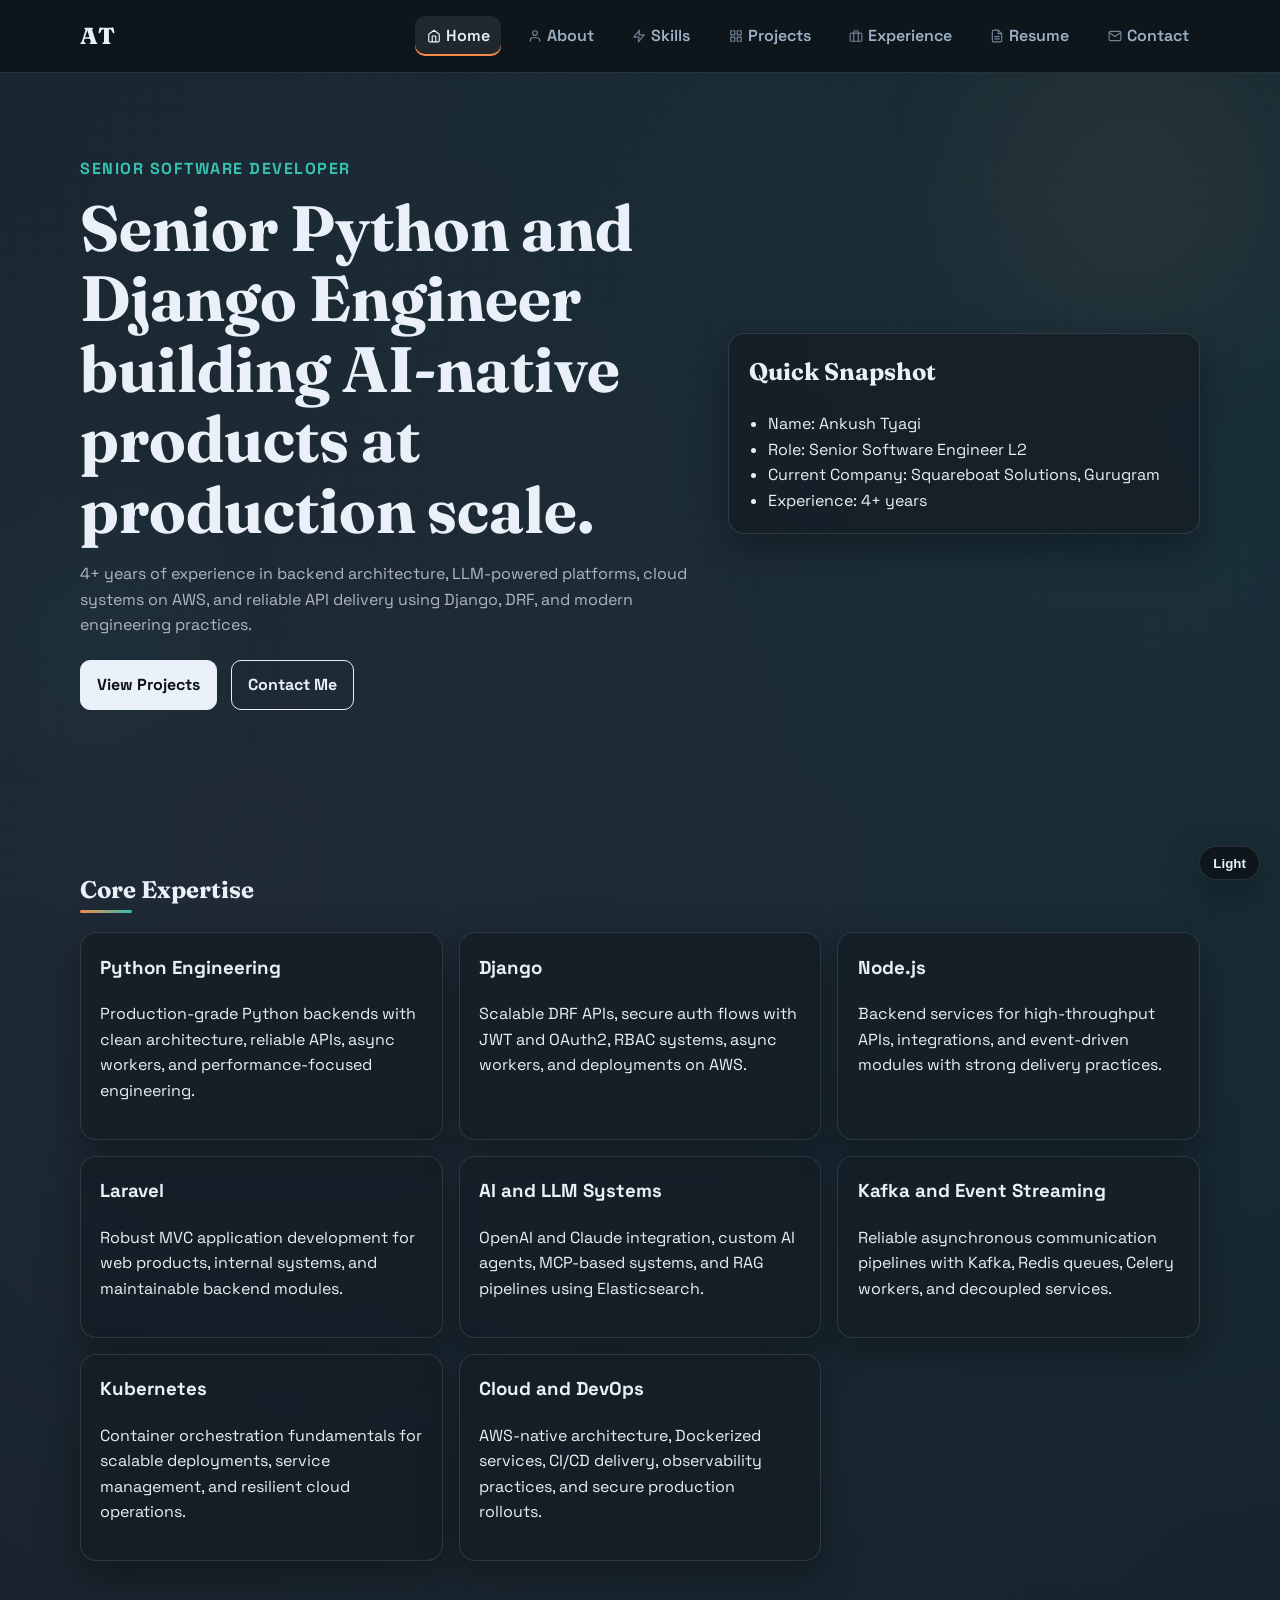
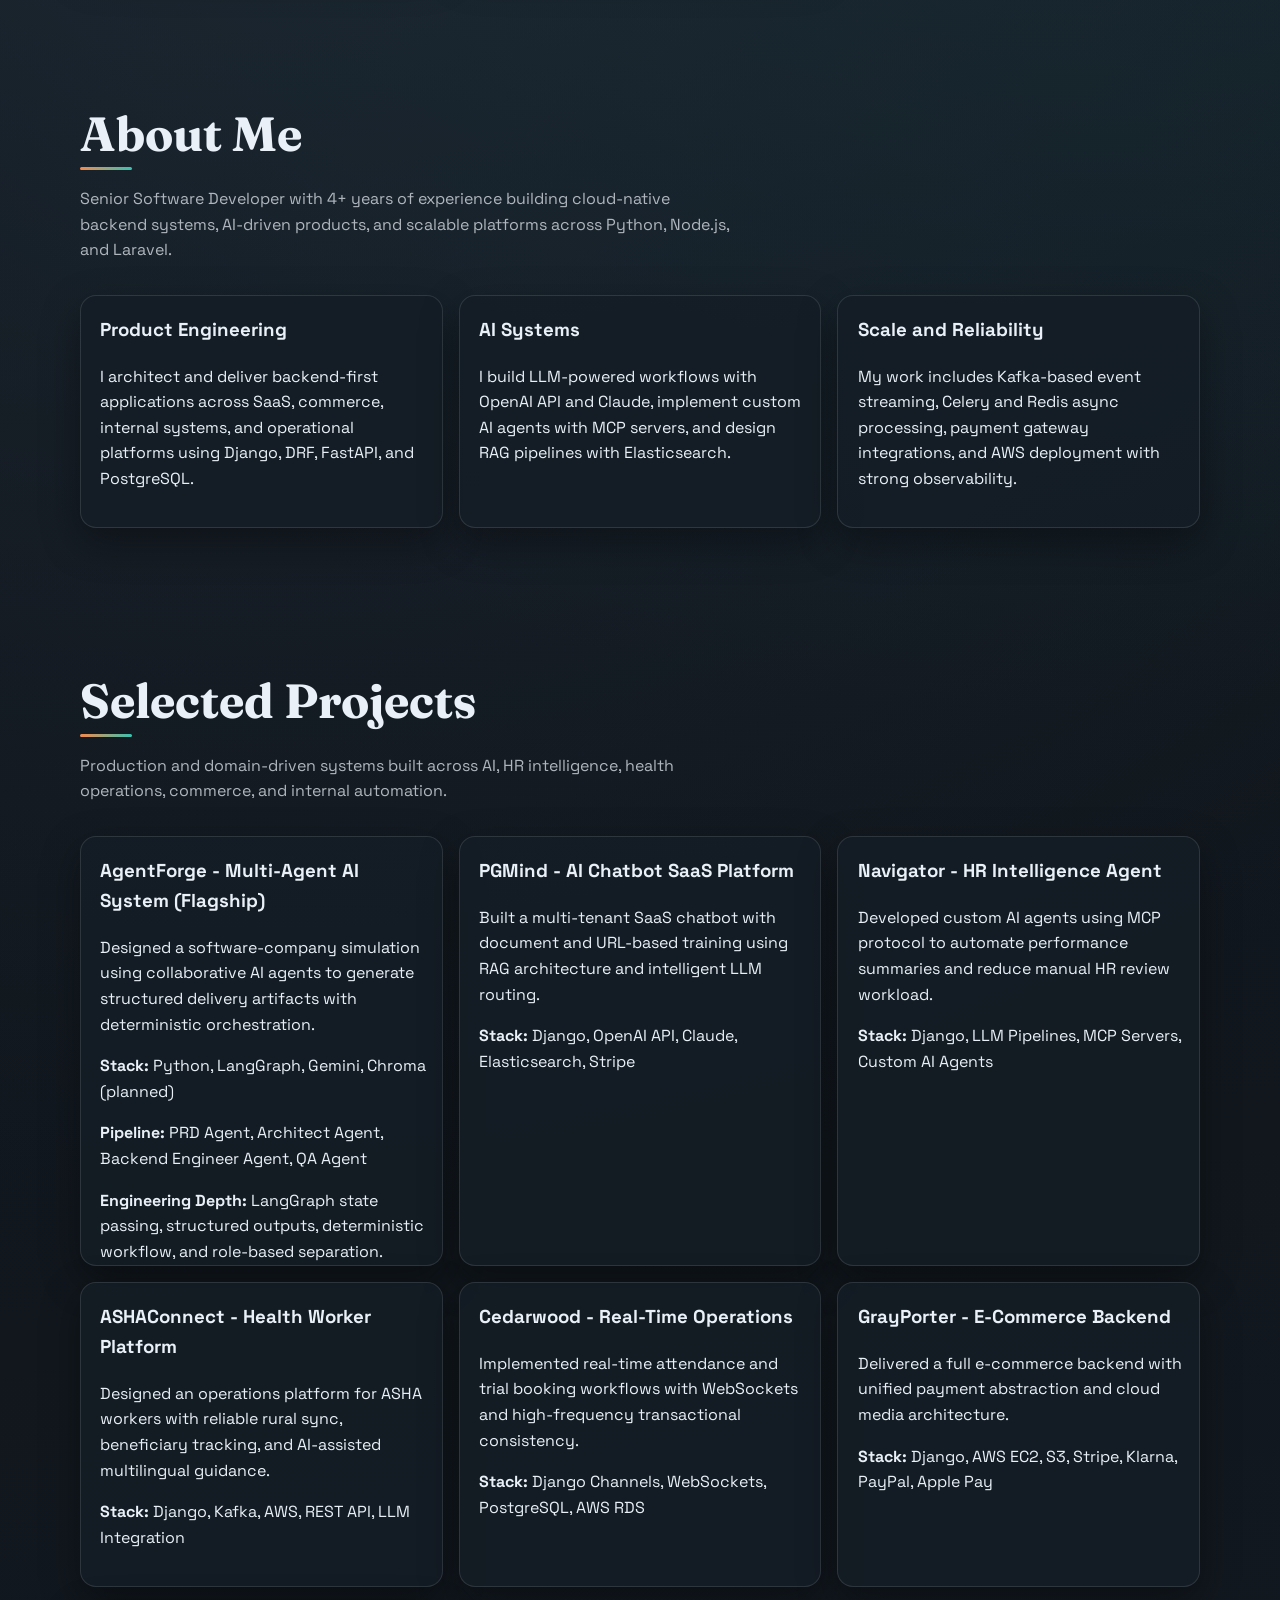
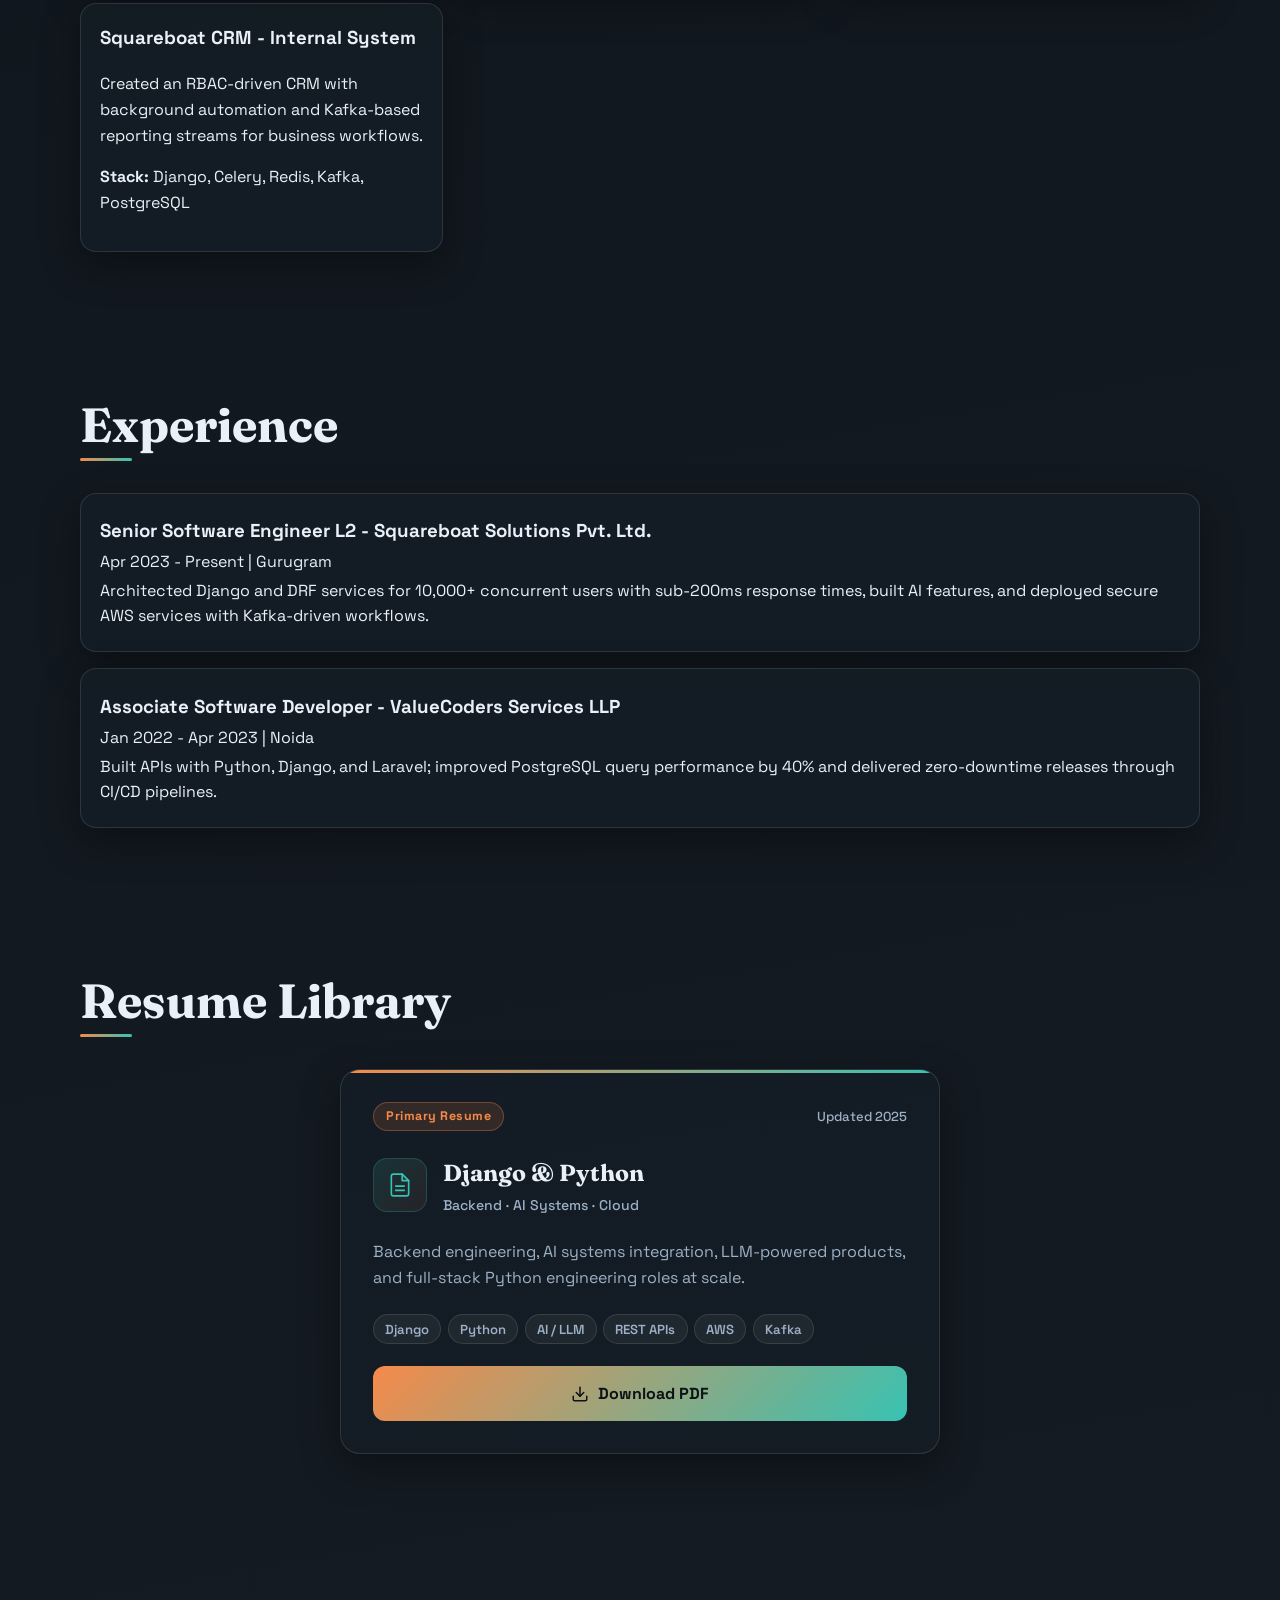
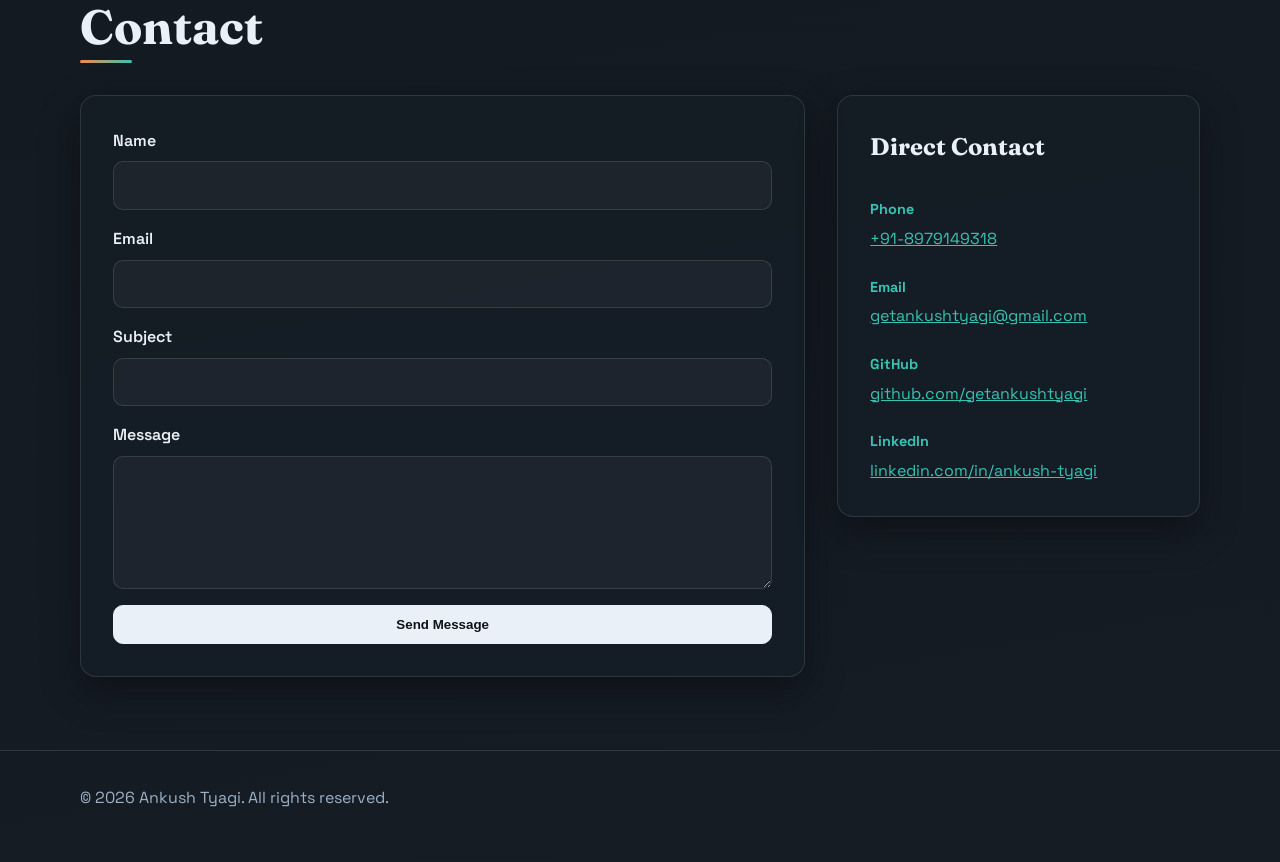
==== index.html @ cdec235b "Enhance homepage with hero orbs and reveal animations; update styles for improved responsiveness and" ====
<!DOCTYPE html>
<html lang="en">
<head>
  <meta charset="UTF-8" />
  <meta name="viewport" content="width=device-width, initial-scale=1.0" />
  <title>Ankush Tyagi | Senior Python and Django Engineer</title>
  <meta name="description" content="Portfolio of Ankush Tyagi - Senior Python and Django Engineer focused on AI systems, LLM integration, cloud architecture, and scalable backend engineering." />
  <link rel="preconnect" href="https://fonts.googleapis.com" />
  <link rel="preconnect" href="https://fonts.gstatic.com" crossorigin />
  <link href="https://fonts.googleapis.com/css2?family=Space+Grotesk:wght@400;500;700&family=Fraunces:opsz,wght@9..144,700;9..144,800&display=swap" rel="stylesheet" />
  <link rel="stylesheet" href="./styles.css" />
</head>
<body data-page="home">
  <div id="progbar" aria-hidden="true"></div>
  <div class="bg-noise" aria-hidden="true"></div>
  <header class="site-header">
    <div class="container nav-wrap">
      <a class="logo" href="#home">AT</a>
      <button class="menu-btn" id="menuBtn" type="button" aria-label="Open menu" aria-expanded="false">Menu</button>
      <nav id="siteNav" class="site-nav">
        <a href="#home" data-nav="home"><span class="ni" aria-hidden="true"><svg viewBox="0 0 24 24"><path d="M3 9l9-7 9 7v11a2 2 0 0 1-2 2H5a2 2 0 0 1-2-2z"/><polyline points="9 22 9 12 15 12 15 22"/></svg></span>Home</a>
        <a href="#about" data-nav="about"><span class="ni" aria-hidden="true"><svg viewBox="0 0 24 24"><path d="M20 21v-2a4 4 0 0 0-4-4H8a4 4 0 0 0-4 4v2"/><circle cx="12" cy="7" r="4"/></svg></span>About</a>
        <a href="#skills" data-nav="skills"><span class="ni" aria-hidden="true"><svg viewBox="0 0 24 24"><polygon points="13 2 3 14 12 14 11 22 21 10 12 10 13 2"/></svg></span>Skills</a>
        <a href="#projects" data-nav="projects"><span class="ni" aria-hidden="true"><svg viewBox="0 0 24 24"><rect x="3" y="3" width="7" height="7"/><rect x="14" y="3" width="7" height="7"/><rect x="14" y="14" width="7" height="7"/><rect x="3" y="14" width="7" height="7"/></svg></span>Projects</a>
        <a href="#experience" data-nav="experience"><span class="ni" aria-hidden="true"><svg viewBox="0 0 24 24"><rect x="2" y="7" width="20" height="14" rx="2" ry="2"/><path d="M16 21V5a2 2 0 0 0-2-2h-4a2 2 0 0 0-2 2v16"/></svg></span>Experience</a>
        <a href="#resume" data-nav="resume"><span class="ni" aria-hidden="true"><svg viewBox="0 0 24 24"><path d="M14 2H6a2 2 0 0 0-2 2v16a2 2 0 0 0 2 2h12a2 2 0 0 0 2-2V8z"/><polyline points="14 2 14 8 20 8"/><line x1="16" y1="13" x2="8" y2="13"/><line x1="16" y1="17" x2="8" y2="17"/></svg></span>Resume</a>
        <a href="#contact" data-nav="contact"><span class="ni" aria-hidden="true"><svg viewBox="0 0 24 24"><path d="M4 4h16c1.1 0 2 .9 2 2v12c0 1.1-.9 2-2 2H4c-1.1 0-2-.9-2-2V6c0-1.1.9-2 2-2z"/><polyline points="22,6 12,13 2,6"/></svg></span>Contact</a>
      </nav>
    </div>
  </header>

  <main>
    <section id="home" class="hero section">
      <div class="hero-orb hero-orb-1" aria-hidden="true"></div>
      <div class="hero-orb hero-orb-2" aria-hidden="true"></div>
      <div class="container hero-grid">
        <div>
          <p class="eyebrow reveal">SENIOR SOFTWARE DEVELOPER</p>
          <h1 class="hero-title reveal">Senior Python and Django Engineer building AI-native products at production scale.</h1>
          <p class="hero-sub reveal">4+ years of experience in backend architecture, LLM-powered platforms, cloud systems on AWS, and reliable API delivery using Django, DRF, and modern engineering practices.</p>
          <div class="hero-actions reveal">
            <a class="btn" href="#projects">View Projects</a>
            <a class="btn btn-ghost" href="#contact">Contact Me</a>
          </div>
        </div>
        <aside class="hero-card reveal">
          <h2>Quick Snapshot</h2>
          <ul>
            <li>Name: Ankush Tyagi</li>
            <li>Role: Senior Software Engineer L2</li>
            <li>Current Company: Squareboat Solutions, Gurugram</li>
            <li>Experience: 4+ years</li>
          </ul>
        </aside>
      </div>
    </section>

    <section id="skills" class="section">
      <div class="container">
        <h2 class="section-title reveal">Core Expertise</h2>
        <div class="cards three">
          <article class="card reveal">
            <h3>Python Engineering</h3>
            <p>Production-grade Python backends with clean architecture, reliable APIs, async workers, and performance-focused engineering.</p>
          </article>
          <article class="card reveal">
            <h3>Django</h3>
            <p>Scalable DRF APIs, secure auth flows with JWT and OAuth2, RBAC systems, async workers, and deployments on AWS.</p>
          </article>
          <article class="card reveal">
            <h3>Node.js</h3>
            <p>Backend services for high-throughput APIs, integrations, and event-driven modules with strong delivery practices.</p>
          </article>
          <article class="card reveal">
            <h3>Laravel</h3>
            <p>Robust MVC application development for web products, internal systems, and maintainable backend modules.</p>
          </article>
          <article class="card reveal">
            <h3>AI and LLM Systems</h3>
            <p>OpenAI and Claude integration, custom AI agents, MCP-based systems, and RAG pipelines using Elasticsearch.</p>
          </article>
          <article class="card reveal">
            <h3>Kafka and Event Streaming</h3>
            <p>Reliable asynchronous communication pipelines with Kafka, Redis queues, Celery workers, and decoupled services.</p>
          </article>
          <article class="card reveal">
            <h3>Kubernetes</h3>
            <p>Container orchestration fundamentals for scalable deployments, service management, and resilient cloud operations.</p>
          </article>
          <article class="card reveal">
            <h3>Cloud and DevOps</h3>
            <p>AWS-native architecture, Dockerized services, CI/CD delivery, observability practices, and secure production rollouts.</p>
          </article>
        </div>
      </div>
    </section>

    <section id="about" class="section">
      <div class="container">
        <div class="page-head">
          <h2 class="page-title reveal">About Me</h2>
          <p class="page-subtitle">Senior Software Developer with 4+ years of experience building cloud-native backend systems, AI-driven products, and scalable platforms across Python, Node.js, and Laravel.</p>
        </div>
        <div class="cards three">
          <article class="card reveal">
            <h3>Product Engineering</h3>
            <p>I architect and deliver backend-first applications across SaaS, commerce, internal systems, and operational platforms using Django, DRF, FastAPI, and PostgreSQL.</p>
          </article>
          <article class="card reveal">
            <h3>AI Systems</h3>
            <p>I build LLM-powered workflows with OpenAI API and Claude, implement custom AI agents with MCP servers, and design RAG pipelines with Elasticsearch.</p>
          </article>
          <article class="card reveal">
            <h3>Scale and Reliability</h3>
            <p>My work includes Kafka-based event streaming, Celery and Redis async processing, payment gateway integrations, and AWS deployment with strong observability.</p>
          </article>
        </div>
      </div>
    </section>

    <section id="projects" class="section">
      <div class="container">
        <div class="page-head">
          <h2 class="page-title reveal">Selected Projects</h2>
          <p class="page-subtitle">Production and domain-driven systems built across AI, HR intelligence, health operations, commerce, and internal automation.</p>
        </div>
        <div class="cards three">
          <article class="card project-card reveal">
            <h3>AgentForge - Multi-Agent AI System (Flagship)</h3>
            <p>Designed a software-company simulation using collaborative AI agents to generate structured delivery artifacts with deterministic orchestration.</p>
            <p><strong>Stack:</strong> Python, LangGraph, Gemini, Chroma (planned)</p>
            <p><strong>Pipeline:</strong> PRD Agent, Architect Agent, Backend Engineer Agent, QA Agent</p>
            <p><strong>Engineering Depth:</strong> LangGraph state passing, structured outputs, deterministic workflow, and role-based separation.</p>
            <p><strong>Roadmap:</strong> Code generation agent, execution layer, vector memory (RAG), and inter-agent feedback loops.</p>
          </article>
          <article class="card project-card reveal"><h3>PGMind - AI Chatbot SaaS Platform</h3><p>Built a multi-tenant SaaS chatbot with document and URL-based training using RAG architecture and intelligent LLM routing.</p><p><strong>Stack:</strong> Django, OpenAI API, Claude, Elasticsearch, Stripe</p></article>
          <article class="card project-card reveal"><h3>Navigator - HR Intelligence Agent</h3><p>Developed custom AI agents using MCP protocol to automate performance summaries and reduce manual HR review workload.</p><p><strong>Stack:</strong> Django, LLM Pipelines, MCP Servers, Custom AI Agents</p></article>
          <article class="card project-card reveal"><h3>ASHAConnect - Health Worker Platform</h3><p>Designed an operations platform for ASHA workers with reliable rural sync, beneficiary tracking, and AI-assisted multilingual guidance.</p><p><strong>Stack:</strong> Django, Kafka, AWS, REST API, LLM Integration</p></article>
          <article class="card project-card reveal"><h3>Cedarwood - Real-Time Operations</h3><p>Implemented real-time attendance and trial booking workflows with WebSockets and high-frequency transactional consistency.</p><p><strong>Stack:</strong> Django Channels, WebSockets, PostgreSQL, AWS RDS</p></article>
          <article class="card project-card reveal"><h3>GrayPorter - E-Commerce Backend</h3><p>Delivered a full e-commerce backend with unified payment abstraction and cloud media architecture.</p><p><strong>Stack:</strong> Django, AWS EC2, S3, Stripe, Klarna, PayPal, Apple Pay</p></article>
          <article class="card project-card reveal"><h3>Squareboat CRM - Internal System</h3><p>Created an RBAC-driven CRM with background automation and Kafka-based reporting streams for business workflows.</p><p><strong>Stack:</strong> Django, Celery, Redis, Kafka, PostgreSQL</p></article>
        </div>
      </div>
    </section>

    <section id="experience" class="section">
      <div class="container">
        <div class="page-head"><h2 class="page-title reveal">Experience</h2></div>
        <div class="timeline">
          <article class="panel timeline-item reveal">
            <h3>Senior Software Engineer L2 - Squareboat Solutions Pvt. Ltd.</h3>
            <p>Apr 2023 - Present | Gurugram</p>
            <p>Architected Django and DRF services for 10,000+ concurrent users with sub-200ms response times, built AI features, and deployed secure AWS services with Kafka-driven workflows.</p>
          </article>
          <article class="panel timeline-item reveal">
            <h3>Associate Software Developer - ValueCoders Services LLP</h3>
            <p>Jan 2022 - Apr 2023 | Noida</p>
            <p>Built APIs with Python, Django, and Laravel; improved PostgreSQL query performance by 40% and delivered zero-downtime releases through CI/CD pipelines.</p>
          </article>
        </div>
      </div>
    </section>

    <section id="resume" class="section">
      <div class="container">
        <div class="page-head"><h2 class="page-title reveal">Resume Library</h2></div>
        <div class="resume-grid">
          <article class="resume-card reveal">
            <div class="resume-card-top">
              <span class="resume-badge">Primary Resume</span>
              <span class="resume-year">Updated 2025</span>
            </div>
            <div class="resume-icon-row">
              <div class="resume-icon">
                <svg viewBox="0 0 24 24" fill="none" stroke="currentColor" stroke-width="1.5" stroke-linecap="round" stroke-linejoin="round"><path d="M14 2H6a2 2 0 0 0-2 2v16a2 2 0 0 0 2 2h12a2 2 0 0 0 2-2V8z"/><polyline points="14 2 14 8 20 8"/><line x1="16" y1="13" x2="8" y2="13"/><line x1="16" y1="17" x2="8" y2="17"/></svg>
              </div>
              <div>
                <h3 class="resume-card-title">Django &amp; Python</h3>
                <p class="resume-card-sub">Backend &middot; AI Systems &middot; Cloud</p>
              </div>
            </div>
            <p class="resume-card-desc">Backend engineering, AI systems integration, LLM-powered products, and full-stack Python engineering roles at scale.</p>
            <div class="resume-tags">
              <span>Django</span><span>Python</span><span>AI / LLM</span><span>REST APIs</span><span>AWS</span><span>Kafka</span>
            </div>
            <a href="./assets/Ankush_Tyagi_Resume_Django.pdf" class="btn btn-download" download>
              <svg viewBox="0 0 24 24" fill="none" stroke="currentColor" stroke-width="2" stroke-linecap="round" stroke-linejoin="round"><path d="M21 15v4a2 2 0 0 1-2 2H5a2 2 0 0 1-2-2v-4"/><polyline points="7 10 12 15 17 10"/><line x1="12" y1="15" x2="12" y2="3"/></svg>
              Download PDF
            </a>
          </article>
        </div>
      </div>
    </section>

    <section id="contact" class="section">
      <div class="container">
        <div class="page-head"><h2 class="page-title reveal">Contact</h2></div>
        <div class="contact-grid">
          <form class="contact-form" id="contactForm" name="contact" method="POST" netlify>
            <div class="form-group"><label for="name">Name</label><input type="text" id="name" name="name" required /></div>
            <div class="form-group"><label for="email">Email</label><input type="email" id="email" name="email" required /></div>
            <div class="form-group"><label for="subject">Subject</label><input type="text" id="subject" name="subject" required /></div>
            <div class="form-group"><label for="message">Message</label><textarea id="message" name="message" rows="5" required></textarea></div>
            <button type="submit" class="btn">Send Message</button>
          </form>
          <aside class="contact-info">
            <h2>Direct Contact</h2>
            <div class="info-group"><h4>Phone</h4><p><a href="tel:+918979149318">+91-8979149318</a></p></div>
            <div class="info-group"><h4>Email</h4><p><a href="mailto:getankushtyagi@gmail.com">getankushtyagi@gmail.com</a></p></div>
            <div class="info-group"><h4>GitHub</h4><p><a href="https://github.com/getankushtyagi" target="_blank" rel="noreferrer">github.com/getankushtyagi</a></p></div>
            <div class="info-group"><h4>LinkedIn</h4><p><a href="https://www.linkedin.com/in/ankush-tyagi/" target="_blank" rel="noreferrer">linkedin.com/in/ankush-tyagi</a></p></div>
          </aside>
        </div>
      </div>
    </section>
  </main>

  <footer class="site-footer">
    <div class="container">
      <p>© <span id="year"></span> Ankush Tyagi. All rights reserved.</p>
    </div>
  </footer>

  <button class="theme-btn" id="themeBtn" type="button" aria-label="Enable light theme">Light</button>
  <script src="./script.js"></script>
</body>
</html>
---- styles.css ----
:root {
  --bg: #0d1217;
  --bg-deep: #151c24;
  --ink: #e9f0f7;
  --muted: #9cb1c6;
  --accent: #f58a4b;
  --accent-2: #38c2b2;
  --card: rgba(20, 29, 38, 0.8);
  --line: rgba(233, 240, 247, 0.12);
  --shadow: 0 14px 38px rgba(0, 0, 0, 0.35);
  --header-bg: rgba(13, 18, 23, 0.84);
  --nav-hover-bg: rgba(255, 255, 255, 0.08);
  --mobile-nav-bg: #1a232d;
  --glow-1: #1f2a36;
  --glow-2: #14363d;
}

body.theme-light {
  --bg: #f5f1e8;
  --bg-deep: #ead8ba;
  --ink: #1f1a17;
  --muted: #3f3832;
  --accent: #e86a33;
  --accent-2: #0f8b8d;
  --card: rgba(255, 250, 242, 0.82);
  --line: rgba(31, 26, 23, 0.14);
  --shadow: 0 12px 40px rgba(52, 36, 22, 0.12);
  --header-bg: rgba(245, 241, 232, 0.92);
  --nav-hover-bg: rgba(31, 26, 23, 0.08);
  --mobile-nav-bg: rgba(255, 250, 242, 0.98);
  --glow-1: #fff6e9;
  --glow-2: #d7f3ef;
}

* {
  box-sizing: border-box;
}

html {
  scroll-behavior: smooth;
  overflow-x: clip;
}

section[id] {
  scroll-margin-top: 92px;
}

body {
  margin: 0;
  font-family: "Space Grotesk", sans-serif;
  color: var(--ink);
  background: radial-gradient(circle at 20% 15%, var(--glow-1) 0%, transparent 40%),
    radial-gradient(circle at 84% 8%, var(--glow-2) 0%, transparent 35%),
    linear-gradient(170deg, var(--bg), var(--bg-deep));
  min-height: 100vh;
  line-height: 1.6;
}

a {
  color: var(--accent-2);
}

a:hover {
  color: var(--ink);
}

.bg-noise {
  position: fixed;
  inset: 0;
  pointer-events: none;
  opacity: 0.18;
  background-image: radial-gradient(rgba(255, 255, 255, 0.1) 0.5px, transparent 0.5px);
  background-size: 3px 3px;
}

.container {
  width: min(1120px, 92%);
  margin: 0 auto;
}

.site-header {
  position: sticky;
  top: 0;
  z-index: 40;
  backdrop-filter: blur(8px);
  background: var(--header-bg);
  border-bottom: 1px solid var(--line);
}

.nav-wrap {
  display: flex;
  align-items: center;
  justify-content: space-between;
  min-height: 72px;
}

.logo {
  font-family: "Fraunces", serif;
  text-decoration: none;
  font-weight: 800;
  letter-spacing: 1px;
  color: var(--ink);
  font-size: 1.45rem;
}

.site-nav {
  display: flex;
  gap: 1rem;
  align-items: center;
}

.site-nav a {
  text-decoration: none;
  color: var(--muted);
  font-weight: 600;
  padding: 0.45rem 0.7rem;
  border-radius: 10px;
  transition: all 0.2s ease;
  display: inline-flex;
  align-items: center;
  gap: 5px;
}

.ni {
  display: inline-flex;
  align-items: center;
  flex-shrink: 0;
  opacity: 0.7;
  transition: opacity 0.2s ease;
}

.ni svg {
  width: 14px;
  height: 14px;
  stroke: currentColor;
  fill: none;
  stroke-width: 2;
  stroke-linecap: round;
  stroke-linejoin: round;
}

.site-nav a:hover .ni,
.site-nav a.active .ni {
  opacity: 1;
}

.site-nav a:hover,
.site-nav a.active {
  color: var(--ink);
  background: var(--nav-hover-bg);
}

@media (min-width: 941px) {
  .site-nav a.active {
    box-shadow: inset 0 -2px 0 var(--accent);
  }
}

.menu-btn {
  display: none;
  border: 1px solid var(--line);
  background: var(--nav-hover-bg);
  padding: 0.5rem 0.8rem;
  border-radius: 8px;
  font-weight: 600;
  color: var(--ink);
}

.theme-btn {
  position: fixed;
  right: 20px;
  bottom: 20px;
  z-index: 60;
  border: 1px solid var(--line);
  background: var(--header-bg);
  color: var(--ink);
  padding: 0.52rem 0.82rem;
  border-radius: 999px;
  font-weight: 700;
  box-shadow: var(--shadow);
  backdrop-filter: blur(8px);
}

.theme-btn:hover {
  background: var(--nav-hover-bg);
}

.section {
  padding: 4.6rem 0;
}

.hero {
  padding-top: 5.2rem;
  position: relative;
  overflow: clip;
}

.hero-orb {
  position: absolute;
  border-radius: 50%;
  filter: blur(72px);
  pointer-events: none;
  animation: orb-float 9s ease-in-out infinite alternate;
  z-index: 0;
}

.hero-orb-1 {
  width: 420px;
  height: 420px;
  background: radial-gradient(circle, var(--accent), transparent 70%);
  opacity: 0.11;
  top: -100px;
  right: -60px;
}

.hero-orb-2 {
  width: 300px;
  height: 300px;
  background: radial-gradient(circle, var(--accent-2), transparent 70%);
  opacity: 0.09;
  bottom: 0;
  left: -60px;
  animation-delay: -4.5s;
}

.hero-grid {
  display: grid;
  grid-template-columns: 1.3fr 1fr;
  gap: 2.2rem;
  align-items: center;
  position: relative;
  z-index: 1;
}

.eyebrow {
  margin: 0;
  color: var(--accent-2);
  font-weight: 700;
  letter-spacing: 1.5px;
}

.hero-title,
.page-title,
.section-title {
  font-family: "Fraunces", serif;
  line-height: 1.1;
}

.hero-title {
  font-size: clamp(2.1rem, 5vw, 4.2rem);
  margin: 0.7rem 0 1rem;
}

.hero-sub,
.page-subtitle {
  color: color-mix(in srgb, var(--ink) 74%, var(--bg));
  max-width: 65ch;
}

.hero-actions {
  display: flex;
  gap: 0.9rem;
  margin-top: 1.4rem;
}

.btn {
  text-decoration: none;
  color: #0d1217;
  background: #e9f0f7;
  border: 1px solid #e9f0f7;
  padding: 0.7rem 1rem;
  border-radius: 10px;
  font-weight: 700;
  transition: transform 0.25s ease, box-shadow 0.25s ease;
  position: relative;
  overflow: hidden;
}

.btn::after {
  content: "";
  position: absolute;
  inset: 0;
  background: linear-gradient(105deg, transparent 30%, rgba(255, 255, 255, 0.3) 50%, transparent 70%);
  transform: translateX(-120%);
  transition: transform 0.5s ease;
  pointer-events: none;
}

.btn:hover {
  transform: translateY(-2px);
  box-shadow: 0 6px 20px rgba(0, 0, 0, 0.2);
}

.btn:hover::after {
  transform: translateX(120%);
}

.btn-ghost {
  background: transparent;
  color: var(--ink);
}

.hero-card,
.card,
.panel {
  border: 1px solid var(--line);
  border-radius: 16px;
  background: var(--card);
  box-shadow: var(--shadow);
  padding: 1.2rem;
  transition: transform 0.28s cubic-bezier(0.25, 1, 0.5, 1), box-shadow 0.28s ease, border-color 0.28s ease;
}

.card:hover {
  transform: translateY(-5px) scale(1.01);
  box-shadow: 0 24px 56px rgba(0, 0, 0, 0.45);
  border-color: rgba(56, 194, 178, 0.4);
}

.hero-card:hover {
  transform: translateY(-3px);
  box-shadow: 0 24px 56px rgba(0, 0, 0, 0.4), 0 0 0 1px rgba(56, 194, 178, 0.25);
}

.panel:hover {
  transform: translateX(5px);
  border-left: 3px solid var(--accent);
  box-shadow: 0 20px 48px rgba(0, 0, 0, 0.4);
}

.hero-card h2 {
  margin-top: 0;
  font-family: "Fraunces", serif;
}

.hero-card ul {
  margin: 0;
  padding-left: 1.2rem;
}

.cards {
  display: grid;
  gap: 1rem;
}

.cards.three {
  grid-template-columns: repeat(3, minmax(0, 1fr));
}

.card h3 {
  margin-top: 0;
}

.project-card {
  max-height: 430px;
  overflow: auto;
  padding-right: 0.75rem;
}

.project-card::-webkit-scrollbar {
  width: 7px;
}

.project-card::-webkit-scrollbar-thumb {
  background: var(--line);
  border-radius: 999px;
}

.page-head {
  margin-bottom: 2rem;
}

.page-title {
  margin: 0;
  font-size: clamp(1.8rem, 4vw, 3rem);
}

.list {
  list-style: none;
  padding: 0;
  margin: 0;
  display: grid;
  gap: 0.85rem;
}

.list li {
  padding: 0.8rem;
  border: 1px solid var(--line);
  border-radius: 10px;
  background: rgba(255, 255, 255, 0.03);
}

.timeline {
  display: grid;
  gap: 1rem;
}

.timeline-item h3,
.timeline-item p {
  margin: 0.2rem 0;
}

.site-footer {
  border-top: 1px solid var(--line);
  padding: 1.1rem 0 2.2rem;
  color: var(--muted);
}

/* Contact Form Styles */
.contact-grid {
  display: grid;
  grid-template-columns: 2fr 1fr;
  gap: 2rem;
  margin-top: 2rem;
}

.contact-form {
  display: grid;
  gap: 1rem;
  border: 1px solid var(--line);
  border-radius: 16px;
  background: var(--card);
  padding: 2rem;
  box-shadow: var(--shadow);
}

.form-group {
  display: flex;
  flex-direction: column;
  gap: 0.5rem;
}

.contact-form label {
  font-weight: 600;
  color: var(--ink);
}

.contact-form input,
.contact-form textarea {
  border: 1px solid var(--line);
  background: rgba(255, 255, 255, 0.04);
  color: var(--ink);
  padding: 0.8rem;
  border-radius: 10px;
  font-family: inherit;
  font-size: 1rem;
  transition: border-color 0.2s ease;
}

body.theme-light .contact-form input,
body.theme-light .contact-form textarea {
  background: rgba(255, 255, 255, 0.55);
}

body.theme-light .resume-tags span {
  background: rgba(31, 26, 23, 0.05);
}

.contact-form input:focus,
.contact-form textarea:focus {
  outline: none;
  border-color: var(--accent-2);
  background: rgba(255, 255, 255, 0.07);
}

.contact-form textarea {
  resize: vertical;
  min-height: 120px;
}

.contact-info {
  display: flex;
  flex-direction: column;
  gap: 1.5rem;
  border: 1px solid var(--line);
  border-radius: 16px;
  background: var(--card);
  padding: 2rem;
  box-shadow: var(--shadow);
  height: fit-content;
}

.contact-info h2 {
  margin: 0 0 0.5rem;
  font-family: "Fraunces", serif;
  color: var(--ink);
}

.info-group {
  display: flex;
  flex-direction: column;
  gap: 0.3rem;
}

.info-group h4 {
  margin: 0;
  color: var(--accent-2);
  font-weight: 700;
  font-size: 0.9rem;
}

.info-group p {
  margin: 0;
  color: var(--muted);
}

/* Resume Cards */
.resume-grid {
  max-width: 600px;
  margin: 2rem auto 0;
}

.resume-card {
  border: 1px solid var(--line);
  border-radius: 20px;
  background: var(--card);
  padding: 2rem;
  box-shadow: var(--shadow);
  display: flex;
  flex-direction: column;
  gap: 1.4rem;
  position: relative;
  overflow: hidden;
  transition: transform 0.3s cubic-bezier(0.25, 1, 0.5, 1), box-shadow 0.3s ease;
}

.resume-card::before {
  content: "";
  position: absolute;
  top: 0;
  left: 0;
  right: 0;
  height: 3px;
  background: linear-gradient(90deg, var(--accent), var(--accent-2));
}

.resume-card:hover {
  transform: translateY(-7px);
  box-shadow: 0 32px 64px rgba(0, 0, 0, 0.5), 0 0 0 1px rgba(56, 194, 178, 0.35);
}

.resume-card-top {
  display: flex;
  align-items: center;
  justify-content: space-between;
}

.resume-badge {
  display: inline-flex;
  align-items: center;
  background: rgba(245, 138, 75, 0.14);
  border: 1px solid rgba(245, 138, 75, 0.32);
  color: var(--accent);
  padding: 0.22rem 0.75rem;
  border-radius: 999px;
  font-size: 0.78rem;
  font-weight: 700;
  letter-spacing: 0.5px;
  animation: badge-pop 0.45s cubic-bezier(0.34, 1.56, 0.64, 1) 0.5s both;
}

.resume-year {
  font-size: 0.82rem;
  color: var(--muted);
  font-weight: 500;
}

.resume-icon-row {
  display: flex;
  align-items: center;
  gap: 1rem;
}

.resume-icon {
  width: 54px;
  height: 54px;
  flex-shrink: 0;
  background: linear-gradient(135deg, rgba(56, 194, 178, 0.14), rgba(245, 138, 75, 0.08));
  border: 1px solid rgba(56, 194, 178, 0.22);
  border-radius: 14px;
  display: flex;
  align-items: center;
  justify-content: center;
  color: var(--accent-2);
}

.resume-icon svg {
  width: 26px;
  height: 26px;
}

.resume-card-title {
  margin: 0;
  font-family: "Fraunces", serif;
  font-size: 1.45rem;
  color: var(--ink);
}

.resume-card-sub {
  margin: 0.2rem 0 0;
  color: var(--muted);
  font-size: 0.88rem;
  font-weight: 500;
}

.resume-card-desc {
  color: var(--muted);
  margin: 0;
  line-height: 1.65;
}

.resume-tags {
  display: flex;
  flex-wrap: wrap;
  gap: 0.4rem;
}

.resume-tags span {
  background: rgba(255, 255, 255, 0.05);
  border: 1px solid var(--line);
  padding: 0.22rem 0.7rem;
  border-radius: 999px;
  font-size: 0.82rem;
  font-weight: 600;
  color: var(--muted);
  transition: color 0.2s ease, border-color 0.2s ease, background 0.2s ease;
}

.resume-tags span:hover {
  color: var(--accent-2);
  border-color: rgba(56, 194, 178, 0.5);
  background: rgba(56, 194, 178, 0.08);
}

.btn-download {
  display: flex;
  align-items: center;
  justify-content: center;
  gap: 0.6rem;
  background: linear-gradient(135deg, var(--accent), var(--accent-2));
  color: #0d1217 !important;
  border: none;
  padding: 0.9rem 1.6rem;
  font-size: 1rem;
  border-radius: 12px;
  font-weight: 700;
  transition: transform 0.25s ease, box-shadow 0.25s ease;
  text-decoration: none;
}

.btn-download svg {
  width: 18px;
  height: 18px;
  flex-shrink: 0;
}

.btn-download:hover {
  transform: translateY(-2px);
  box-shadow: 0 10px 28px rgba(245, 138, 75, 0.4);
  color: #0d1217 !important;
}

.btn-download::after {
  display: none;
}

#progbar {
  position: fixed;
  top: 0;
  left: 0;
  height: 3px;
  width: 0%;
  background: linear-gradient(90deg, var(--accent), var(--accent-2));
  z-index: 200;
  transition: width 0.08s linear;
  pointer-events: none;
  border-radius: 0 2px 2px 0;
}

.reveal {
  opacity: 0;
  transform: translateY(18px);
}

.panel.reveal {
  transform: translateX(-24px);
}

.reveal.in-view {
  animation: rise 0.65s cubic-bezier(0.25, 1, 0.5, 1) forwards;
}

.panel.reveal.in-view {
  animation: slide-in-left 0.65s cubic-bezier(0.25, 1, 0.5, 1) forwards;
}

.page-title.reveal,
.section-title.reveal {
  position: relative;
}

.page-title.reveal::after,
.section-title.reveal::after {
  content: "";
  display: block;
  height: 3px;
  width: 0;
  background: linear-gradient(90deg, var(--accent), var(--accent-2));
  border-radius: 2px;
  margin-top: 6px;
  transition: width 0.8s cubic-bezier(0.25, 1, 0.5, 1) 0.5s;
}

.page-title.reveal.in-view::after,
.section-title.reveal.in-view::after {
  width: 52px;
}

@keyframes rise {
  to {
    opacity: 1;
    transform: translateY(0);
  }
}

@keyframes slide-in-left {
  to {
    opacity: 1;
    transform: translateX(0);
  }
}

@keyframes orb-float {
  from { transform: translate(0, 0) scale(1); }
  to { transform: translate(22px, -30px) scale(1.04); }
}

@keyframes badge-pop {
  from { opacity: 0; transform: scale(0.72); }
  to { opacity: 1; transform: scale(1); }
}

@media (max-width: 940px) {
  .hero-orb-1 {
    width: 260px;
    height: 260px;
    top: -60px;
    right: -30px;
  }

  .hero-orb-2 {
    width: 200px;
    height: 200px;
    bottom: 0;
    left: -30px;
  }

  .hero-grid,
  .cards.three,
  .resume-grid,
  .contact-grid {
    grid-template-columns: 1fr;
  }

  .project-card {
    max-height: none;
    overflow: visible;
    padding-right: 1.2rem;
  }

  .site-nav {
    position: absolute;
    left: 12px;
    right: 12px;
    top: 72px;
    flex-direction: column;
    background: var(--mobile-nav-bg);
    padding: 0.7rem;
    border: 1px solid var(--line);
    border-radius: 14px;
    box-shadow: 0 8px 32px rgba(0, 0, 0, 0.3);
    display: none;
    z-index: 50;
  }

  .site-nav.open {
    display: flex;
  }

  .menu-btn {
    display: inline-flex;
  }

  .contact-form,
  .contact-info,
  .resume-card {
    padding: 1.2rem;
  }

  .contact-info {
    height: auto;
  }

  .resume-card .btn {
    width: 100%;
    text-align: center;
  }

  .btn {
    min-height: 44px;
    display: inline-flex;
    align-items: center;
    justify-content: center;
  }

  .section {
    padding: 3rem 0;
  }

  .hero {
    padding-top: 3.2rem;
  }
}

@media (max-width: 600px) {
  .theme-btn {
    right: 14px;
    bottom: 14px;
    padding: 0.48rem 0.76rem;
  }

  .hero-title {
    font-size: clamp(1.5rem, 4vw, 2.5rem);
  }

  .section-title {
    font-size: 1.6rem;
  }

  .page-title {
    font-size: 1.5rem;
  }

  .contact-form,
  .contact-info {
    padding: 1rem;
  }

  .form-group {
    gap: 0.4rem;
  }

  .contact-form input,
  .contact-form textarea {
    font-size: 16px;
  }

  .btn {
    padding: 0.65rem 0.9rem;
    font-size: 0.95rem;
  }

  .page-head {
    margin-bottom: 1.4rem;
  }

  .section {
    padding: 2.2rem 0;
  }

  .cards,
  .timeline {
    gap: 0.8rem;
  }

  .cards.three {
    gap: 1rem;
  }
}

@media (prefers-reduced-motion: reduce) {
  .reveal,
  .reveal.in-view,
  .hero-orb {
    opacity: 1;
    transform: none;
    animation: none;
  }

  .page-title.reveal::after,
  .section-title.reveal::after {
    transition: none;
    width: 52px;
  }

  .btn,
  .btn::after,
  .site-nav a,
  .card,
  .panel,
  .hero-card,
  .resume-card,
  .resume-tags span {
    transition: none;
  }
}
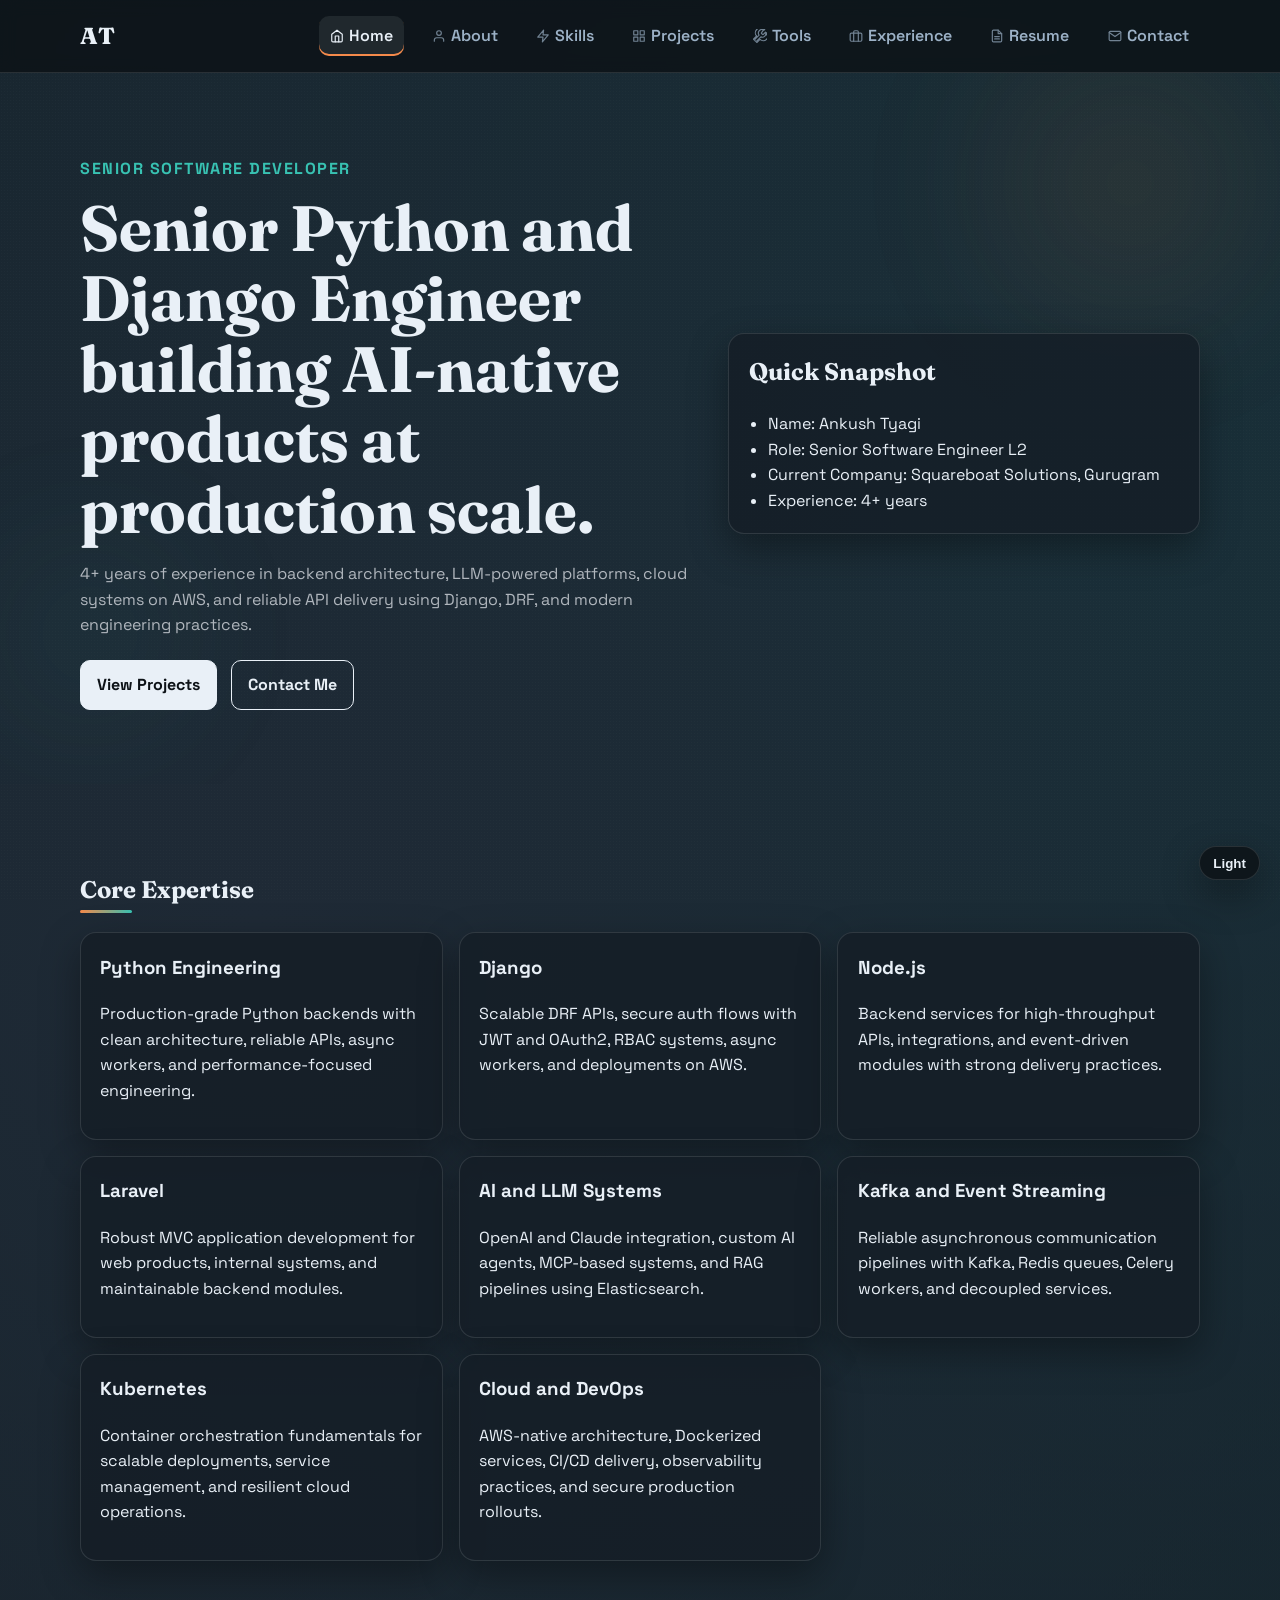
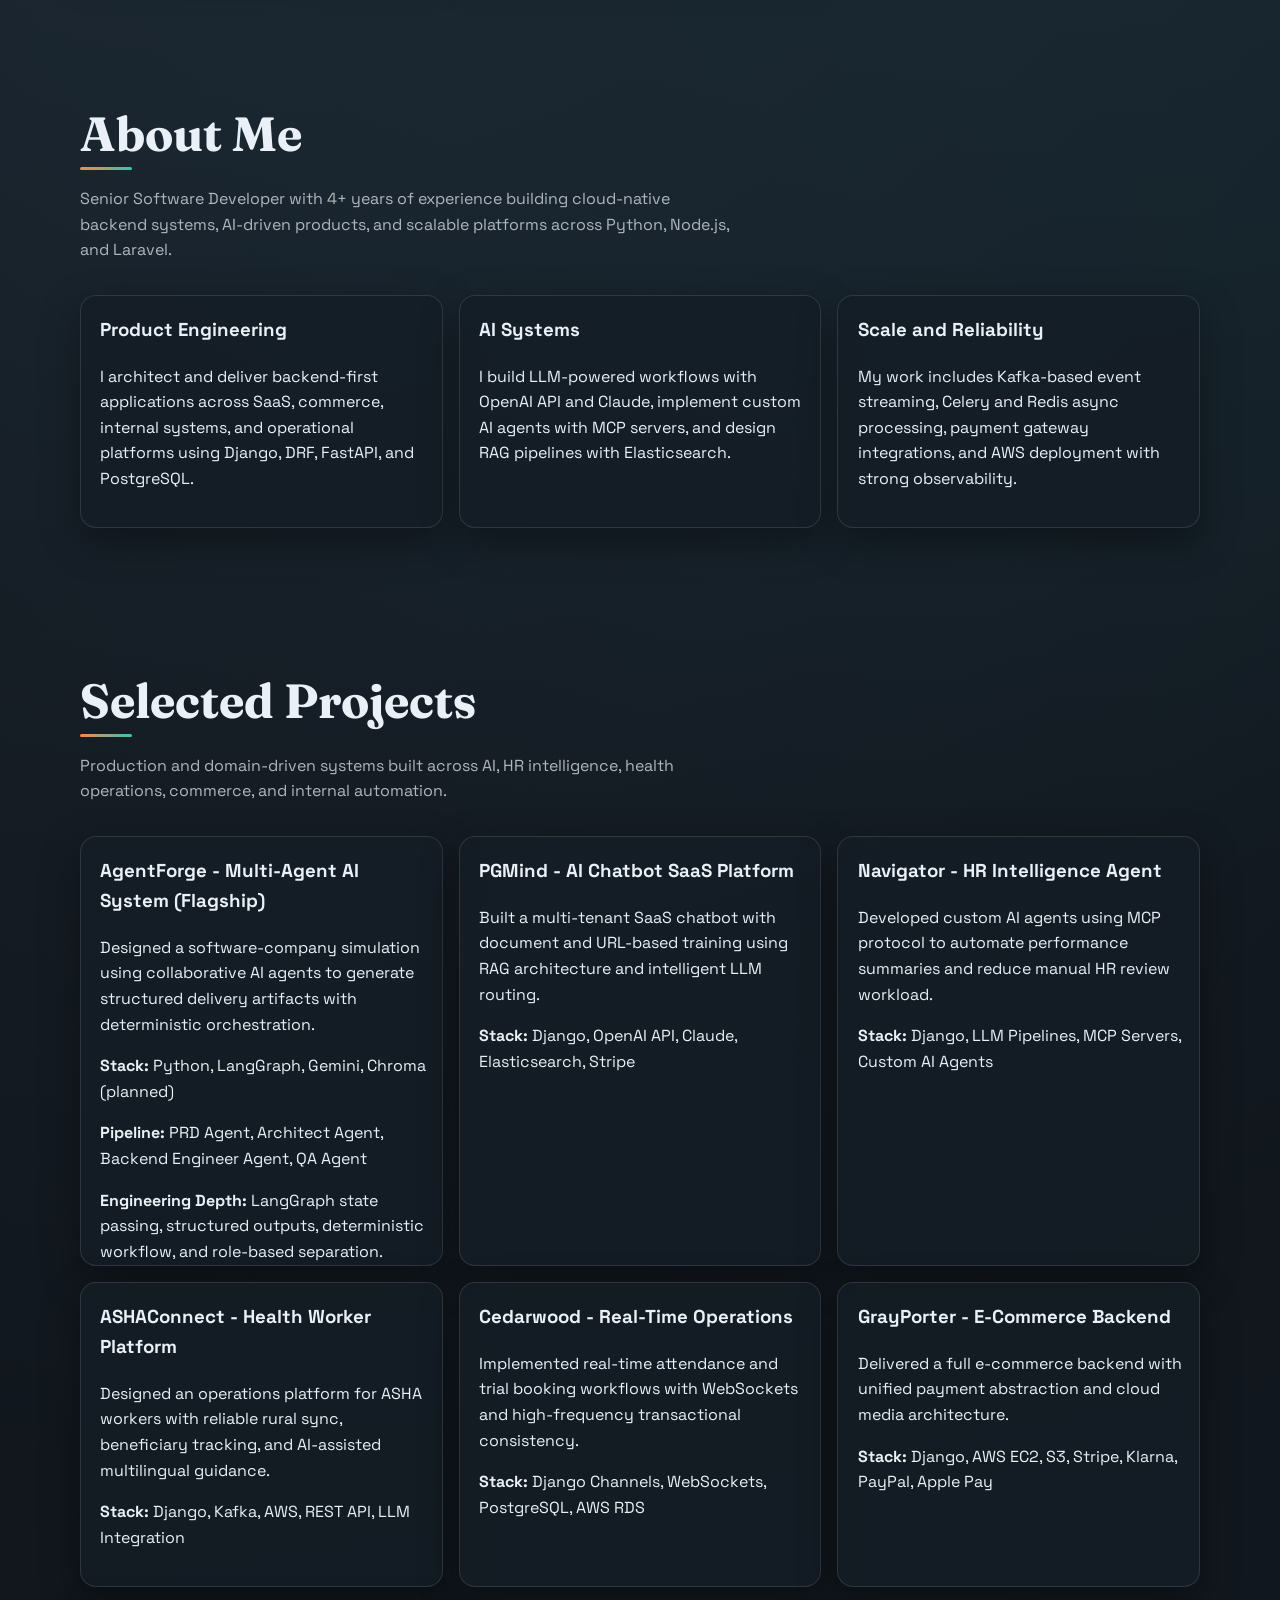
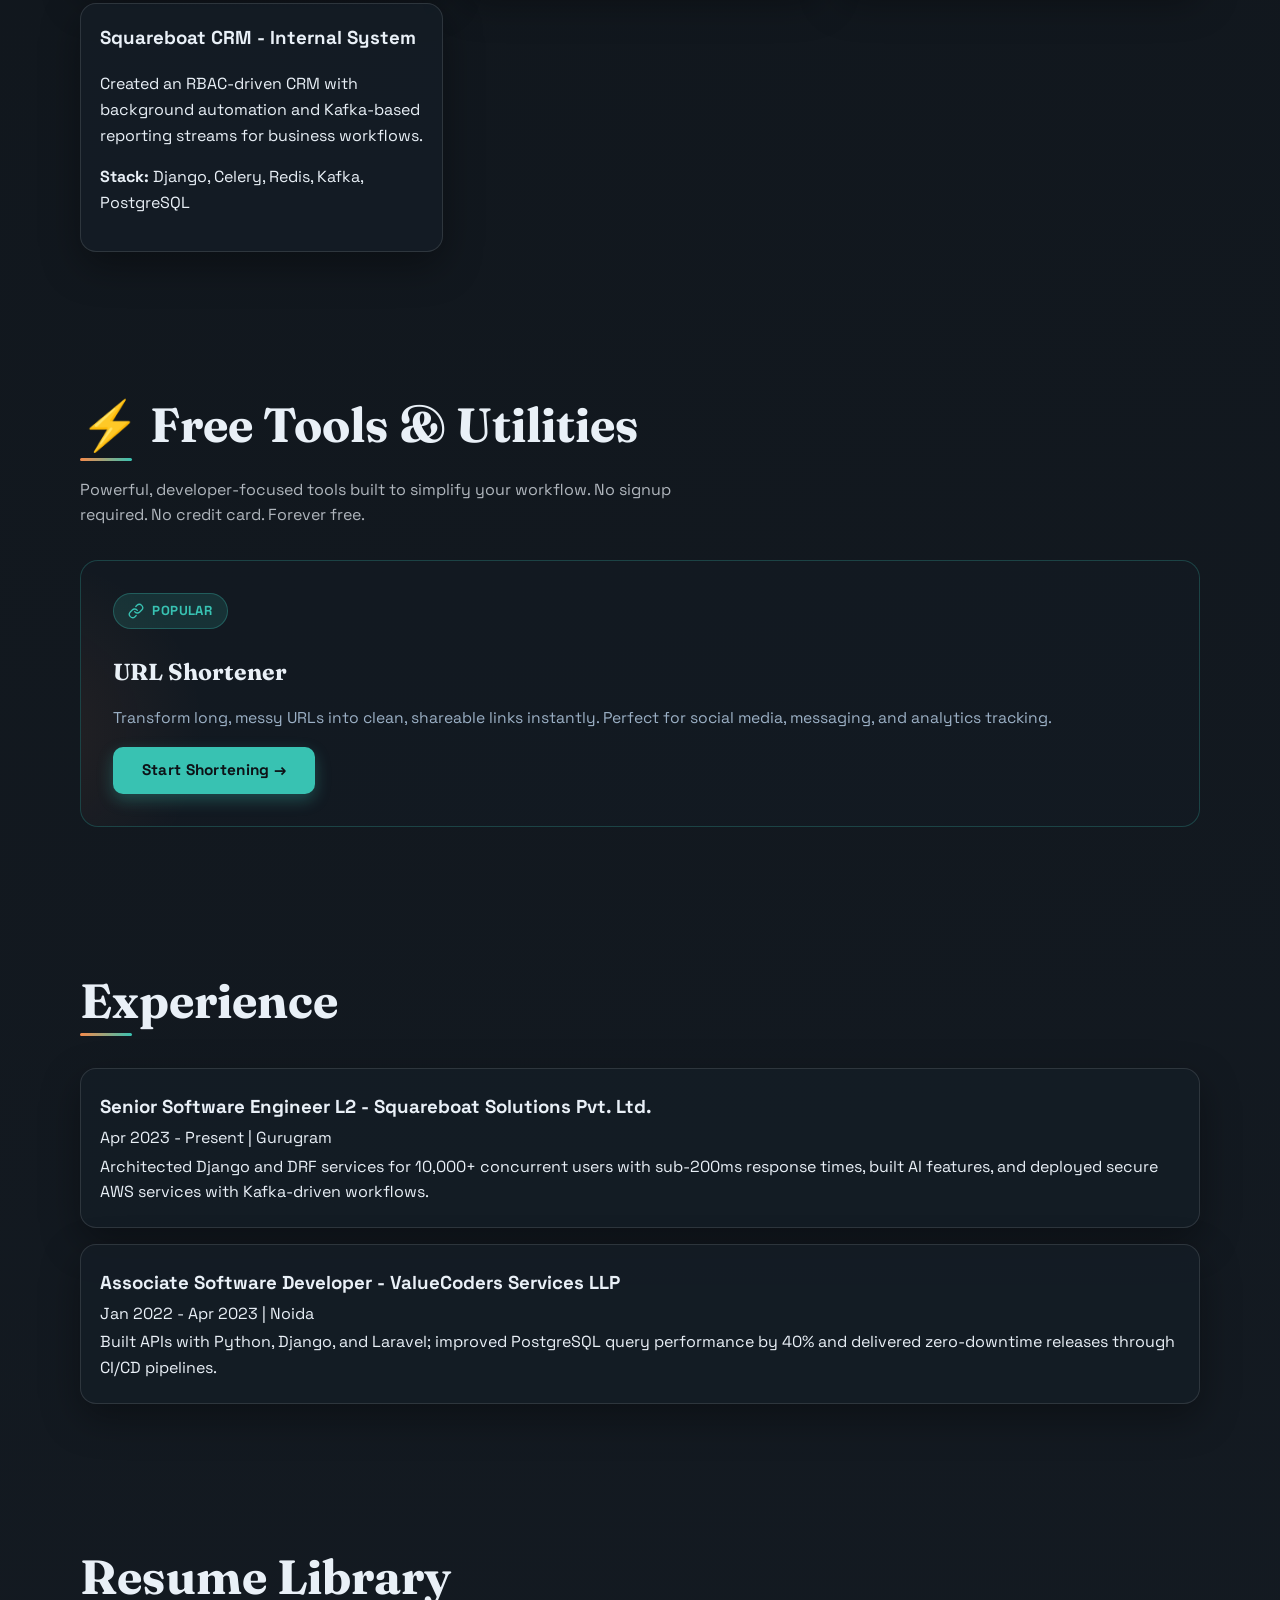
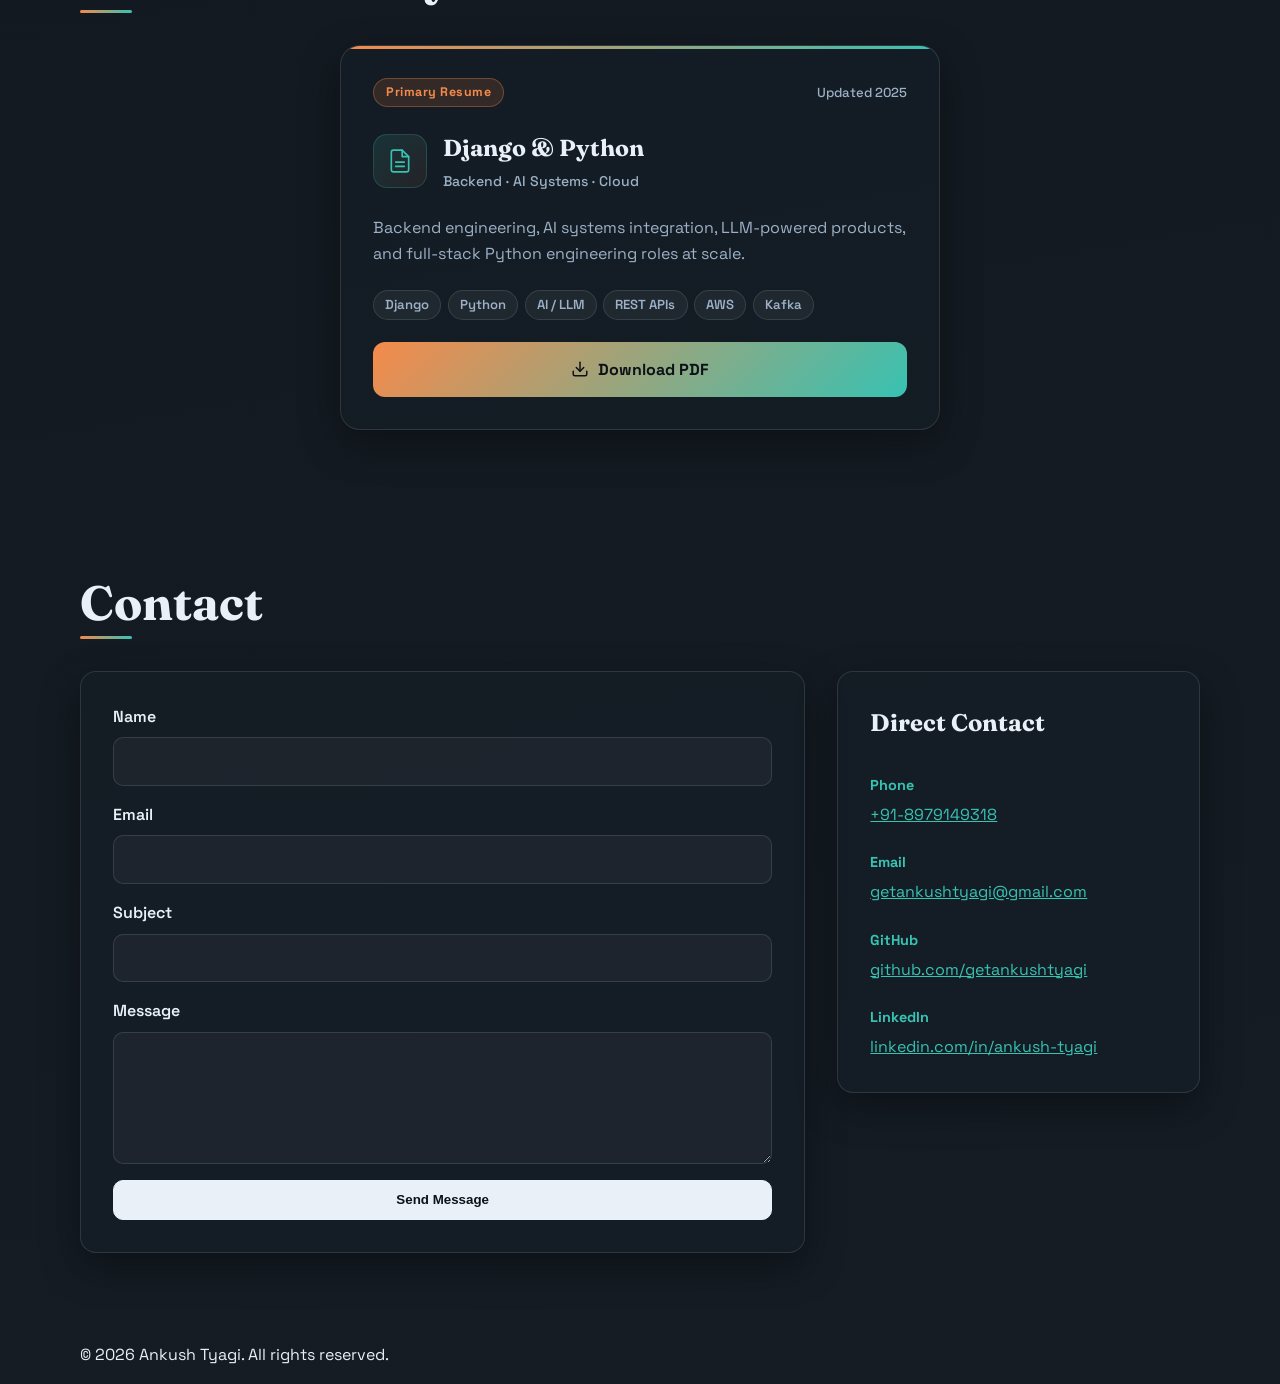
==== commit 48941e3a: "Add tools section with URL shortener feature and enhance button styles" ====
--- a/index.html
+++ b/index.html
@@ -5,6 +5,41 @@
   <meta name="viewport" content="width=device-width, initial-scale=1.0" />
   <title>Ankush Tyagi | Senior Python and Django Engineer</title>
   <meta name="description" content="Portfolio of Ankush Tyagi - Senior Python and Django Engineer focused on AI systems, LLM integration, cloud architecture, and scalable backend engineering." />
+  <meta name="robots" content="index, follow" />
+  <meta name="author" content="Ankush Tyagi" />
+  <link rel="canonical" href="https://www.iamankush.info/" />
+
+  <!-- Open Graph -->
+  <meta property="og:type" content="website" />
+  <meta property="og:url" content="https://www.iamankush.info/" />
+  <meta property="og:title" content="Ankush Tyagi | Senior Python and Django Engineer" />
+  <meta property="og:description" content="Portfolio of Ankush Tyagi - Senior Python and Django Engineer focused on AI systems, LLM integration, cloud architecture, and scalable backend engineering." />
+  <meta property="og:image" content="https://www.iamankush.info/assets/og-preview.png" />
+
+  <!-- Twitter Card -->
+  <meta name="twitter:card" content="summary_large_image" />
+  <meta name="twitter:url" content="https://www.iamankush.info/" />
+  <meta name="twitter:title" content="Ankush Tyagi | Senior Python and Django Engineer" />
+  <meta name="twitter:description" content="Portfolio of Ankush Tyagi - Senior Python and Django Engineer focused on AI systems, LLM integration, cloud architecture, and scalable backend engineering." />
+  <meta name="twitter:image" content="https://www.iamankush.info/assets/og-preview.png" />
+
+  <!-- JSON-LD Structured Data -->
+  <script type="application/ld+json">
+  {
+    "@context": "https://schema.org",
+    "@type": "Person",
+    "name": "Ankush Tyagi",
+    "url": "https://www.iamankush.info/",
+    "jobTitle": "Senior Software Engineer",
+    "email": "getankushtyagi@gmail.com",
+    "sameAs": [
+      "https://github.com/getankushtyagi",
+      "https://www.linkedin.com/in/ankush-tyagi/"
+    ],
+    "knowsAbout": ["Python", "Django", "AI Systems", "LLM", "AWS", "Kafka", "Node.js"]
+  }
+  </script>
+
   <link rel="preconnect" href="https://fonts.googleapis.com" />
   <link rel="preconnect" href="https://fonts.gstatic.com" crossorigin />
   <link href="https://fonts.googleapis.com/css2?family=Space+Grotesk:wght@400;500;700&family=Fraunces:opsz,wght@9..144,700;9..144,800&display=swap" rel="stylesheet" />
@@ -22,6 +57,7 @@
         <a href="#about" data-nav="about"><span class="ni" aria-hidden="true"><svg viewBox="0 0 24 24"><path d="M20 21v-2a4 4 0 0 0-4-4H8a4 4 0 0 0-4 4v2"/><circle cx="12" cy="7" r="4"/></svg></span>About</a>
         <a href="#skills" data-nav="skills"><span class="ni" aria-hidden="true"><svg viewBox="0 0 24 24"><polygon points="13 2 3 14 12 14 11 22 21 10 12 10 13 2"/></svg></span>Skills</a>
         <a href="#projects" data-nav="projects"><span class="ni" aria-hidden="true"><svg viewBox="0 0 24 24"><rect x="3" y="3" width="7" height="7"/><rect x="14" y="3" width="7" height="7"/><rect x="14" y="14" width="7" height="7"/><rect x="3" y="14" width="7" height="7"/></svg></span>Projects</a>
+        <a href="#tools" data-nav="tools"><span class="ni" aria-hidden="true"><svg viewBox="0 0 24 24"><path d="M14.7 6.3a1 1 0 0 0 0 1.4l1.6 1.6a1 1 0 0 0 1.4 0l3.77-3.77a6 6 0 0 1-7.94 7.94l-6.91 6.91a2.12 2.12 0 1 1-3-3l6.91-6.91a6 6 0 0 1 8.4-8.4l.9-.9a1 1 0 0 0-1.4-1.4l-.9.9a8 8 0 0 0-11.31 11.31l-6.91 6.91a4.12 4.12 0 0 0 5.82 5.82l6.91-6.91a8 8 0 0 0 11.31-11.31l-.9.9a1 1 0 0 0 0 1.4l1.6 1.6a1 1 0 0 0 1.4 0l3.77-3.77a6 6 0 0 0-8.4-8.4l-.9.9z"/></svg></span>Tools</a>
         <a href="#experience" data-nav="experience"><span class="ni" aria-hidden="true"><svg viewBox="0 0 24 24"><rect x="2" y="7" width="20" height="14" rx="2" ry="2"/><path d="M16 21V5a2 2 0 0 0-2-2h-4a2 2 0 0 0-2 2v16"/></svg></span>Experience</a>
         <a href="#resume" data-nav="resume"><span class="ni" aria-hidden="true"><svg viewBox="0 0 24 24"><path d="M14 2H6a2 2 0 0 0-2 2v16a2 2 0 0 0 2 2h12a2 2 0 0 0 2-2V8z"/><polyline points="14 2 14 8 20 8"/><line x1="16" y1="13" x2="8" y2="13"/><line x1="16" y1="17" x2="8" y2="17"/></svg></span>Resume</a>
         <a href="#contact" data-nav="contact"><span class="ni" aria-hidden="true"><svg viewBox="0 0 24 24"><path d="M4 4h16c1.1 0 2 .9 2 2v12c0 1.1-.9 2-2 2H4c-1.1 0-2-.9-2-2V6c0-1.1.9-2 2-2z"/><polyline points="22,6 12,13 2,6"/></svg></span>Contact</a>
@@ -143,6 +179,26 @@
       </div>
     </section>
 
+    <section id="tools" class="section">
+      <div class="container">
+        <div class="page-head">
+          <h2 class="page-title reveal">⚡ Free Tools & Utilities</h2>
+          <p class="page-subtitle">Powerful, developer-focused tools built to simplify your workflow. No signup required. No credit card. Forever free.</p>
+        </div>
+        <div class="tools-grid">
+          <article class="tool-card reveal">
+            <div class="tool-badge">
+              <svg viewBox="0 0 24 24" fill="none" stroke="currentColor" stroke-width="2" stroke-linecap="round" stroke-linejoin="round" style="width: 16px; height: 16px;"><path d="M10 13a5 5 0 0 0 7.54.54l3-3a5 5 0 0 0-7.07-7.07l-1.72 1.71"/><path d="M14 11a5 5 0 0 0-7.54-.54l-3 3a5 5 0 0 0 7.07 7.07l1.71-1.71"/></svg>
+              POPULAR
+            </div>
+            <h3>URL Shortener</h3>
+            <p>Transform long, messy URLs into clean, shareable links instantly. Perfect for social media, messaging, and analytics tracking.</p>
+            <a href="https://url.iamankush.info" target="_blank" rel="noreferrer" class="tool-btn">Start Shortening →</a>
+          </article>
+        </div>
+      </div>
+    </section>
+
     <section id="experience" class="section">
       <div class="container">
         <div class="page-head"><h2 class="page-title reveal">Experience</h2></div>
@@ -196,7 +252,11 @@
       <div class="container">
         <div class="page-head"><h2 class="page-title reveal">Contact</h2></div>
         <div class="contact-grid">
-          <form class="contact-form" id="contactForm" name="contact" method="POST" netlify>
+          <form class="contact-form" id="contactForm" name="contact" method="POST" action="https://formsubmit.co/getankushtyagi@gmail.com">
+            <input type="hidden" name="_subject" value="New Portfolio Contact Submission" />
+            <input type="hidden" name="_template" value="table" />
+            <input type="hidden" name="_captcha" value="false" />
+            <input type="text" name="_honey" tabindex="-1" autocomplete="off" style="display:none" />
             <div class="form-group"><label for="name">Name</label><input type="text" id="name" name="name" required /></div>
             <div class="form-group"><label for="email">Email</label><input type="email" id="email" name="email" required /></div>
             <div class="form-group"><label for="subject">Subject</label><input type="text" id="subject" name="subject" required /></div>
@@ -222,6 +282,8 @@
   </footer>
 
   <button class="theme-btn" id="themeBtn" type="button" aria-label="Enable light theme">Light</button>
+  <script defer src="/_vercel/insights/script.js"></script>
+  <script defer src="/_vercel/speed-insights/script.js"></script>
   <script src="./script.js"></script>
 </body>
 </html>
--- a/styles.css
+++ b/styles.css
@@ -265,13 +265,13 @@
 
 .btn {
   text-decoration: none;
-  color: #0d1217;
+  color: #0d1217 !important;
   background: #e9f0f7;
   border: 1px solid #e9f0f7;
   padding: 0.7rem 1rem;
   border-radius: 10px;
   font-weight: 700;
-  transition: transform 0.25s ease, box-shadow 0.25s ease;
+  transition: transform 0.25s ease, box-shadow 0.25s ease, background 0.25s ease, color 0.25s ease;
   position: relative;
   overflow: hidden;
 }
@@ -289,6 +289,7 @@
 .btn:hover {
   transform: translateY(-2px);
   box-shadow: 0 6px 20px rgba(0, 0, 0, 0.2);
+  color: #0d1217 !important;
 }
 
 .btn:hover::after {
@@ -297,7 +298,12 @@
 
 .btn-ghost {
   background: transparent;
-  color: var(--ink);
+  color: var(--ink) !important;
+}
+
+.btn-ghost:hover {
+  background: var(--nav-hover-bg);
+  color: var(--ink) !important;
 }
 
 .hero-card,
@@ -355,15 +361,34 @@
   max-height: 430px;
   overflow: auto;
   padding-right: 0.75rem;
+  color: var(--ink);
 }
 
 .project-card::-webkit-scrollbar {
   width: 7px;
 }
 
+.project-card::-webkit-scrollbar-track {
+  background: rgba(233, 240, 247, 0.05);
+  border-radius: 999px;
+}
+
 .project-card::-webkit-scrollbar-thumb {
-  background: var(--line);
+  background: var(--accent-2);
   border-radius: 999px;
+  transition: background 0.2s ease;
+}
+
+.project-card::-webkit-scrollbar-thumb:hover {
+  background: var(--accent);
+}
+
+body.theme-light .project-card::-webkit-scrollbar-track {
+  background: rgba(31, 26, 23, 0.05);
+}
+
+body.theme-light .project-card::-webkit-scrollbar-thumb {
+  background: var(--accent-2);
 }
 
 .page-head {
@@ -400,7 +425,253 @@
   margin: 0.2rem 0;
 }
 
-.site-footer {
+.url-shortener {
+  background: linear-gradient(135deg, rgba(56, 194, 178, 0.15), rgba(245, 138, 75, 0.12));
+  border: 1.5px solid rgba(56, 194, 178, 0.4);
+  border-radius: 20px;
+  padding: 2.4rem;
+  margin: 0;
+  text-align: center;
+  position: relative;
+  overflow: hidden;
+}
+
+.url-shortener::before {
+  content: "";
+  position: absolute;
+  top: -50%;
+  right: -50%;
+  width: 500px;
+  height: 500px;
+  background: radial-gradient(circle, rgba(56, 194, 178, 0.15), transparent 70%);
+  border-radius: 50%;
+  pointer-events: none;
+}
+
+.url-shortener::after {
+  content: "";
+  position: absolute;
+  bottom: -30%;
+  left: -20%;
+  width: 400px;
+  height: 400px;
+  background: radial-gradient(circle, rgba(245, 138, 75, 0.1), transparent 70%);
+  border-radius: 50%;
+  pointer-events: none;
+}
+
+.url-shortener-badge {
+  display: inline-flex;
+  align-items: center;
+  gap: 0.5rem;
+  background: rgba(245, 138, 75, 0.15);
+  border: 1px solid rgba(245, 138, 75, 0.35);
+  color: var(--accent);
+  padding: 0.38rem 0.9rem;
+  border-radius: 999px;
+  font-size: 0.85rem;
+  font-weight: 700;
+  letter-spacing: 0.5px;
+  margin-bottom: 0.8rem;
+  position: relative;
+  z-index: 1;
+}
+
+.url-shortener h2 {
+  font-family: "Fraunces", serif;
+  font-size: 2rem;
+  margin: 0.8rem 0 0.5rem;
+  color: var(--ink);
+  position: relative;
+  z-index: 1;
+  opacity: 1;
+}
+
+.url-shortener p {
+  color: var(--muted);
+  max-width: 600px;
+  margin: 0.8rem auto 1.6rem;
+  font-size: 1.05rem;
+  position: relative;
+  z-index: 1;
+}
+
+.url-shortener-url {
+  display: inline-block;
+  background: linear-gradient(135deg, var(--accent), var(--accent-2));
+  color: #0d1217;
+  padding: 0.7rem 1.8rem;
+  border-radius: 12px;
+  font-weight: 700;
+  font-size: 1.15rem;
+  text-decoration: none;
+  transition: transform 0.25s ease, box-shadow 0.25s ease;
+  position: relative;
+  z-index: 1;
+  box-shadow: 0 8px 24px rgba(56, 194, 178, 0.25);
+}
+
+.url-shortener-url:hover {
+  transform: translateY(-3px);
+  box-shadow: 0 12px 32px rgba(56, 194, 178, 0.35);
+}
+
+body.theme-light .url-shortener {
+  background: linear-gradient(135deg, rgba(15, 139, 141, 0.12), rgba(232, 106, 51, 0.1));
+  border-color: rgba(15, 139, 141, 0.35);
+}
+
+section:has(.url-shortener) {
+  padding: 1.5rem 0;
+}
+
+.url-shortener.reveal {
+  opacity: 1;
+  transform: none;
+}
+
+.tools-grid {
+  display: grid;
+  gap: 1.5rem;
+  grid-template-columns: repeat(auto-fit, minmax(340px, 1fr));
+  margin-top: 2rem;
+}
+
+.tool-card {
+  border: 1.5px solid rgba(56, 194, 178, 0.25);
+  background: rgba(20, 29, 38, 0.4);
+  border-radius: 18px;
+  padding: 2rem;
+  position: relative;
+  overflow: hidden;
+  transition: transform 0.3s cubic-bezier(0.25, 1, 0.5, 1), box-shadow 0.3s ease, border-color 0.3s ease;
+  display: flex;
+  flex-direction: column;
+  gap: 1rem;
+}
+
+.tool-card::before {
+  content: "";
+  position: absolute;
+  top: -50%;
+  right: -50%;
+  width: 450px;
+  height: 450px;
+  background: radial-gradient(circle, rgba(56, 194, 178, 0.12), transparent 70%);
+  border-radius: 50%;
+  pointer-events: none;
+}
+
+.tool-card::after {
+  content: "";
+  position: absolute;
+  bottom: -30%;
+  left: -20%;
+  width: 350px;
+  height: 350px;
+  background: radial-gradient(circle, rgba(245, 138, 75, 0.08), transparent 70%);
+  border-radius: 50%;
+  pointer-events: none;
+}
+
+.tool-card:hover {
+  transform: translateY(-8px);
+  box-shadow: 0 20px 48px rgba(56, 194, 178, 0.2);
+  border-color: rgba(56, 194, 178, 0.5);
+}
+
+.tool-card h3 {
+  margin: 0.5rem 0 0;
+  font-family: "Fraunces", serif;
+  font-size: 1.45rem;
+  color: var(--ink);
+  position: relative;
+  z-index: 1;
+}
+
+.tool-card p {
+  color: var(--muted);
+  margin: 0;
+  font-size: 0.98rem;
+  line-height: 1.6;
+  position: relative;
+  z-index: 1;
+  flex-grow: 1;
+}
+
+.tool-badge {
+  display: inline-flex;
+  align-items: center;
+  gap: 0.5rem;
+  background: rgba(56, 194, 178, 0.15);
+  border: 1px solid rgba(56, 194, 178, 0.3);
+  color: var(--accent-2);
+  padding: 0.4rem 0.9rem;
+  border-radius: 999px;
+  font-size: 0.82rem;
+  font-weight: 700;
+  letter-spacing: 0.4px;
+  width: fit-content;
+  position: relative;
+  z-index: 1;
+}
+
+body.theme-light .tool-badge {
+  background: rgba(15, 139, 141, 0.1);
+  border-color: rgba(15, 139, 141, 0.25);
+  color: var(--accent-2);
+}
+
+.tool-btn {
+  display: inline-flex;
+  align-items: center;
+  justify-content: center;
+  gap: 0.5rem;
+  background: var(--accent-2);
+  color: #0d1217 !important;
+  border: none;
+  padding: 0.72rem 1.8rem;
+  border-radius: 10px;
+  font-weight: 700;
+  font-size: 0.96rem;
+  text-decoration: none;
+  transition: all 0.25s ease;
+  position: relative;
+  z-index: 1;
+  box-shadow: 0 6px 16px rgba(56, 194, 178, 0.3);
+  width: fit-content;
+  margin-top: auto;
+  letter-spacing: 0.3px;
+}
+
+.tool-btn:hover {
+  transform: translateY(-2px);
+  box-shadow: 0 10px 24px rgba(56, 194, 178, 0.4);
+  color: #0d1217 !important;
+  background: rgba(56, 194, 178, 0.9);
+}
+
+body.theme-light .tool-btn {
+  background: var(--accent-2);
+  color: #0d1217 !important;
+  box-shadow: 0 4px 12px rgba(15, 139, 141, 0.25);
+}
+
+body.theme-light .tool-btn:hover {
+  background: rgba(15, 139, 141, 0.9);
+  box-shadow: 0 8px 20px rgba(15, 139, 141, 0.35);
+  color: #0d1217 !important;
+}
+
+body.theme-light .tool-card {
+  background: rgba(255, 250, 242, 0.6);
+  border-color: rgba(15, 139, 141, 0.25);
+}
+
+body.theme-light .tool-card:hover {
+  border-color: rgba(15, 139, 141, 0.4);
+  box-shadow: 0 20px 48px rgba(15, 139, 141, 0.12);
+}\n\n.site-footer {
   border-top: 1px solid var(--line);
   padding: 1.1rem 0 2.2rem;
   color: var(--muted);
@@ -445,6 +716,23 @@
   font-family: inherit;
   font-size: 1rem;
   transition: border-color 0.2s ease;
+}
+
+body.theme-light .btn {
+  color: #0d1217 !important;
+  background: #e9f0f7;
+}
+
+body.theme-light .btn:hover {
+  color: #0d1217 !important;
+}
+
+body.theme-light .btn-ghost {
+  color: var(--ink) !important;
+}
+
+body.theme-light .btn-ghost:hover {
+  color: var(--ink) !important;
 }
 
 body.theme-light .contact-form input,
@@ -768,6 +1056,29 @@
     padding-right: 1.2rem;
   }
 
+  .tools-grid {
+    grid-template-columns: 1fr;
+    gap: 1.2rem;
+  }
+
+  .tool-card {
+    padding: 1.6rem;
+  }
+
+  .url-shortener {
+    padding: 1.6rem;
+    margin: 0;
+  }
+
+  .url-shortener h2 {
+    font-size: 1.6rem;
+  }
+
+  .url-shortener-url {
+    font-size: 1rem;
+    padding: 0.6rem 1.4rem;
+  }
+
   .site-nav {
     position: absolute;
     left: 12px;
@@ -841,6 +1152,45 @@
     font-size: 1.5rem;
   }
 
+  .url-shortener {
+    padding: 1.4rem;
+    margin: 0;
+  }
+
+  .url-shortener h2 {
+    font-size: 1.35rem;
+  }
+
+  .url-shortener-badge {
+    font-size: 0.75rem;
+    padding: 0.3rem 0.7rem;
+  }
+
+  .url-shortener-url {
+    font-size: 0.95rem;
+    padding: 0.55rem 1.2rem;
+    width: 100%;
+    display: inline-flex;
+    justify-content: center;
+  }
+
+  .tools-grid {
+    gap: 1rem;
+  }
+
+  .tool-card {
+    padding: 1.4rem;
+  }
+
+  .tool-card h3 {
+    font-size: 1.25rem;
+  }
+
+  .tool-btn {
+    font-size: 0.9rem;
+    padding: 0.6rem 1.4rem;
+  }
+
   .contact-form,
   .contact-info {
     padding: 1rem;
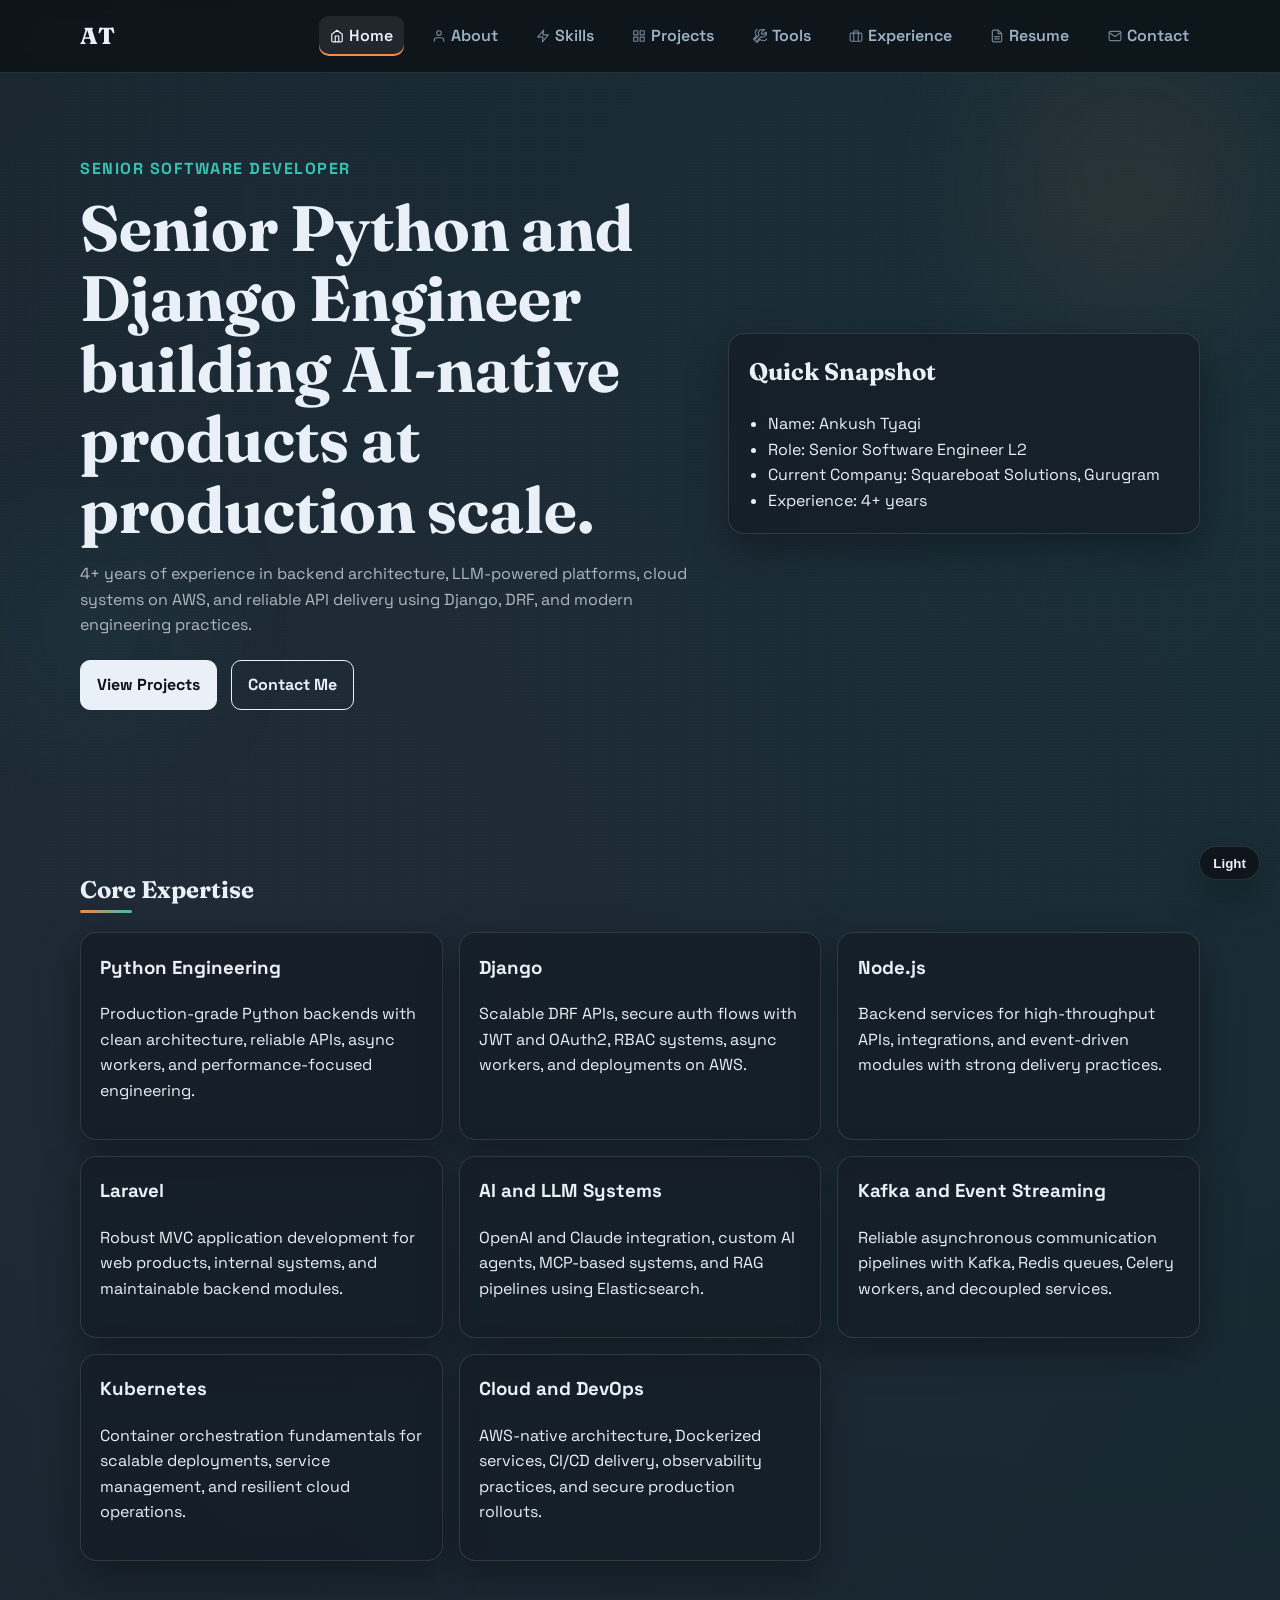
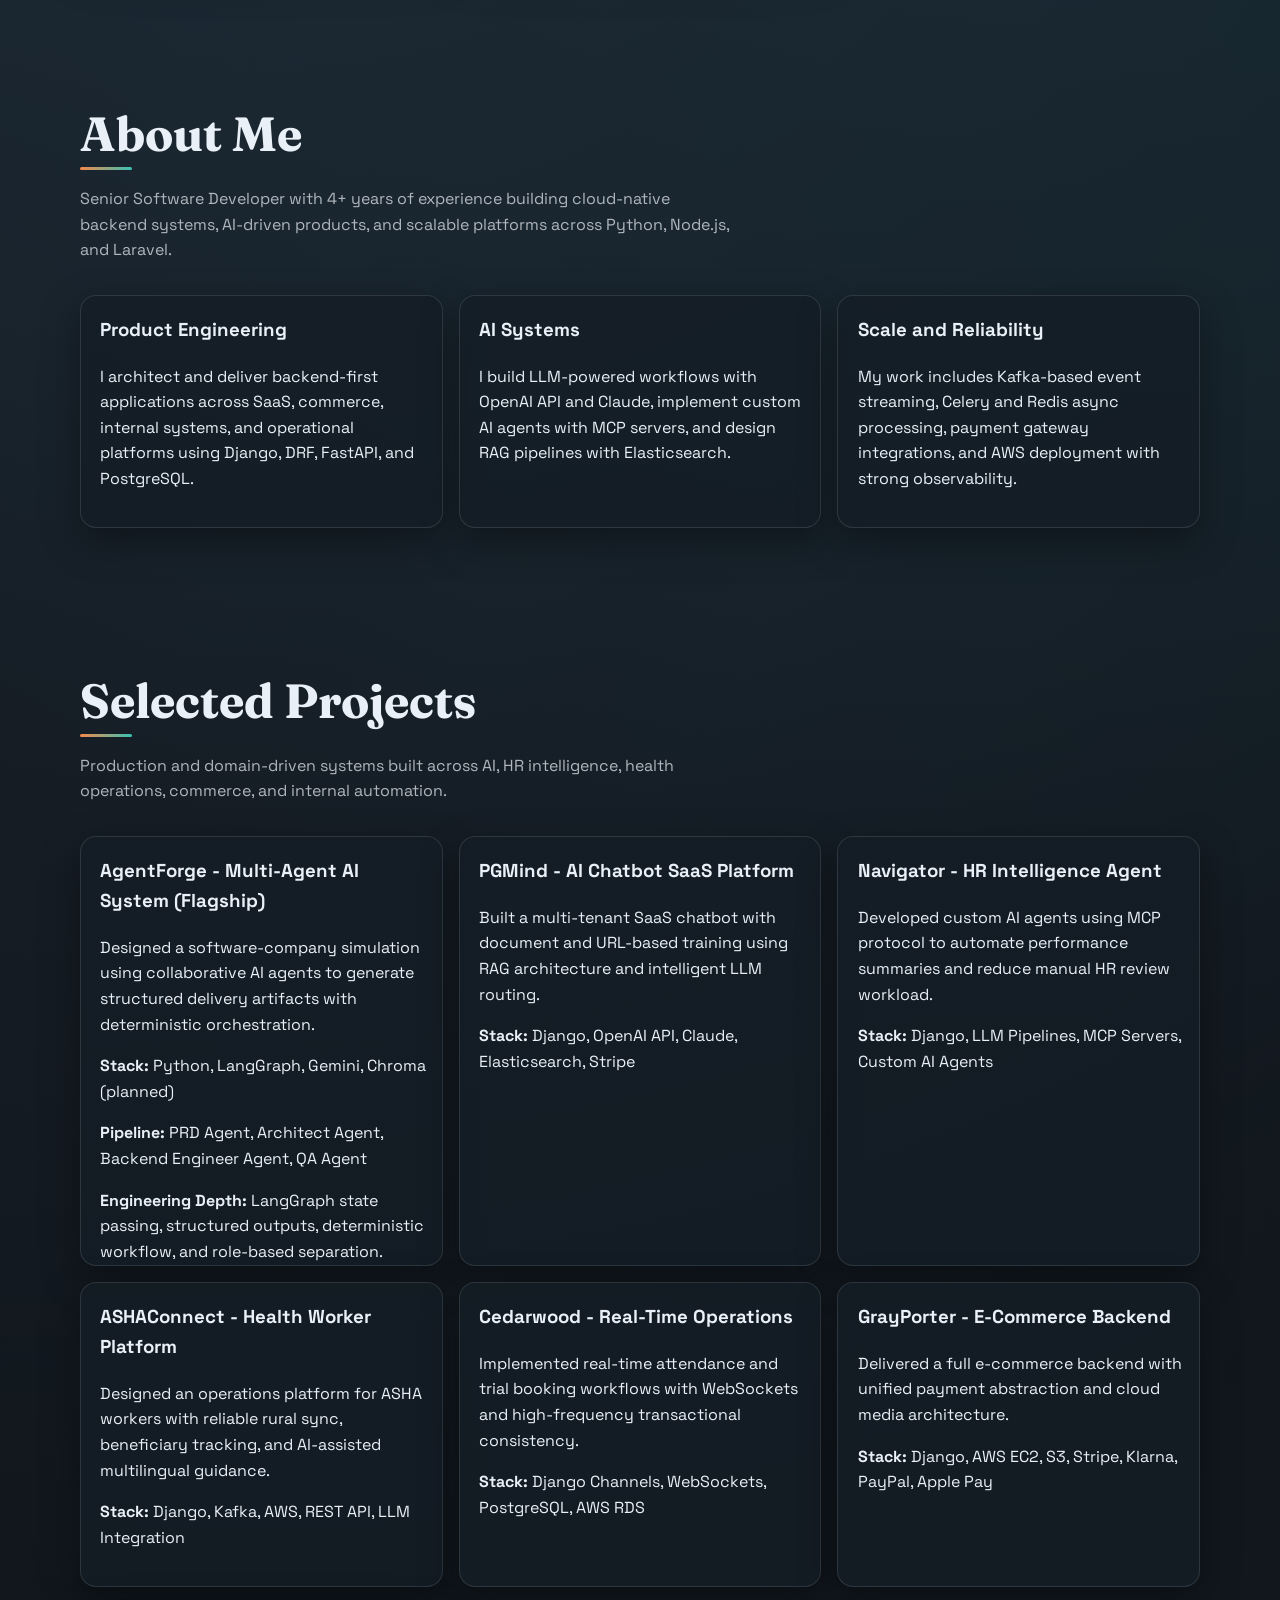
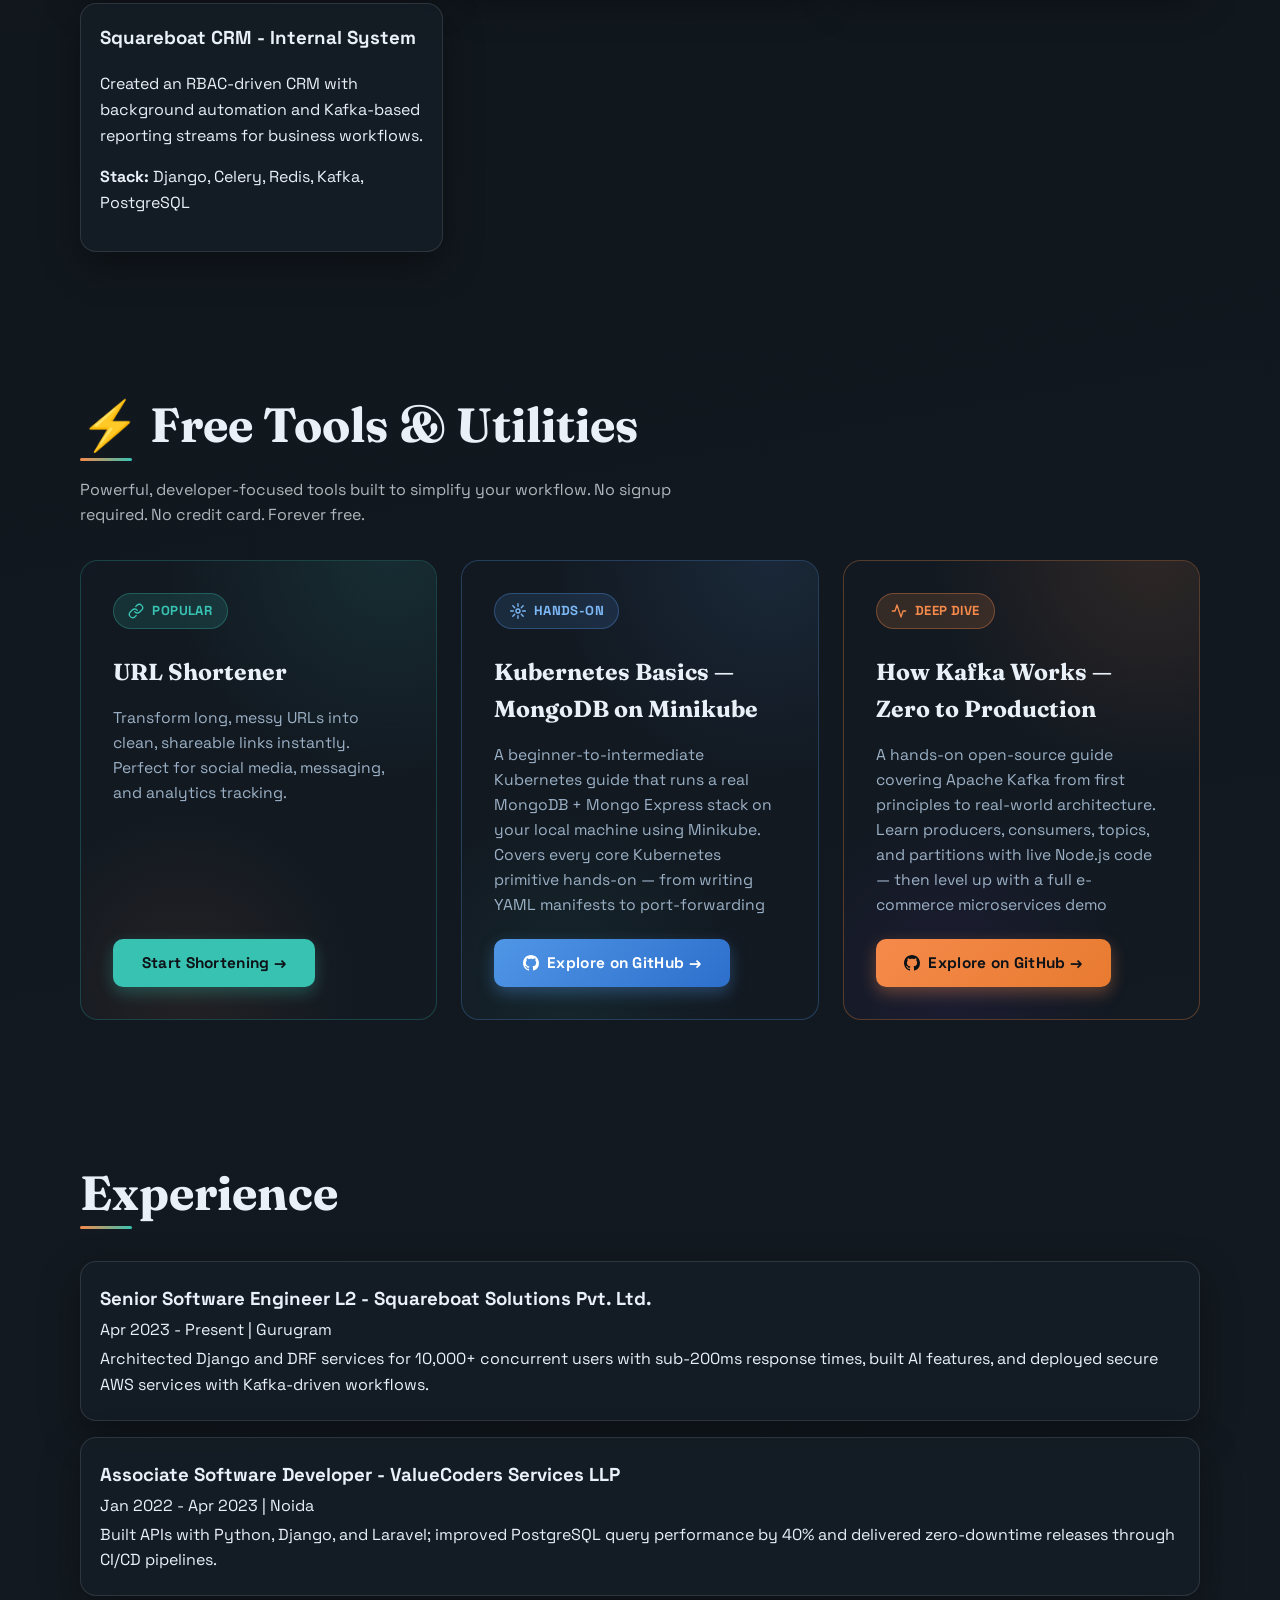
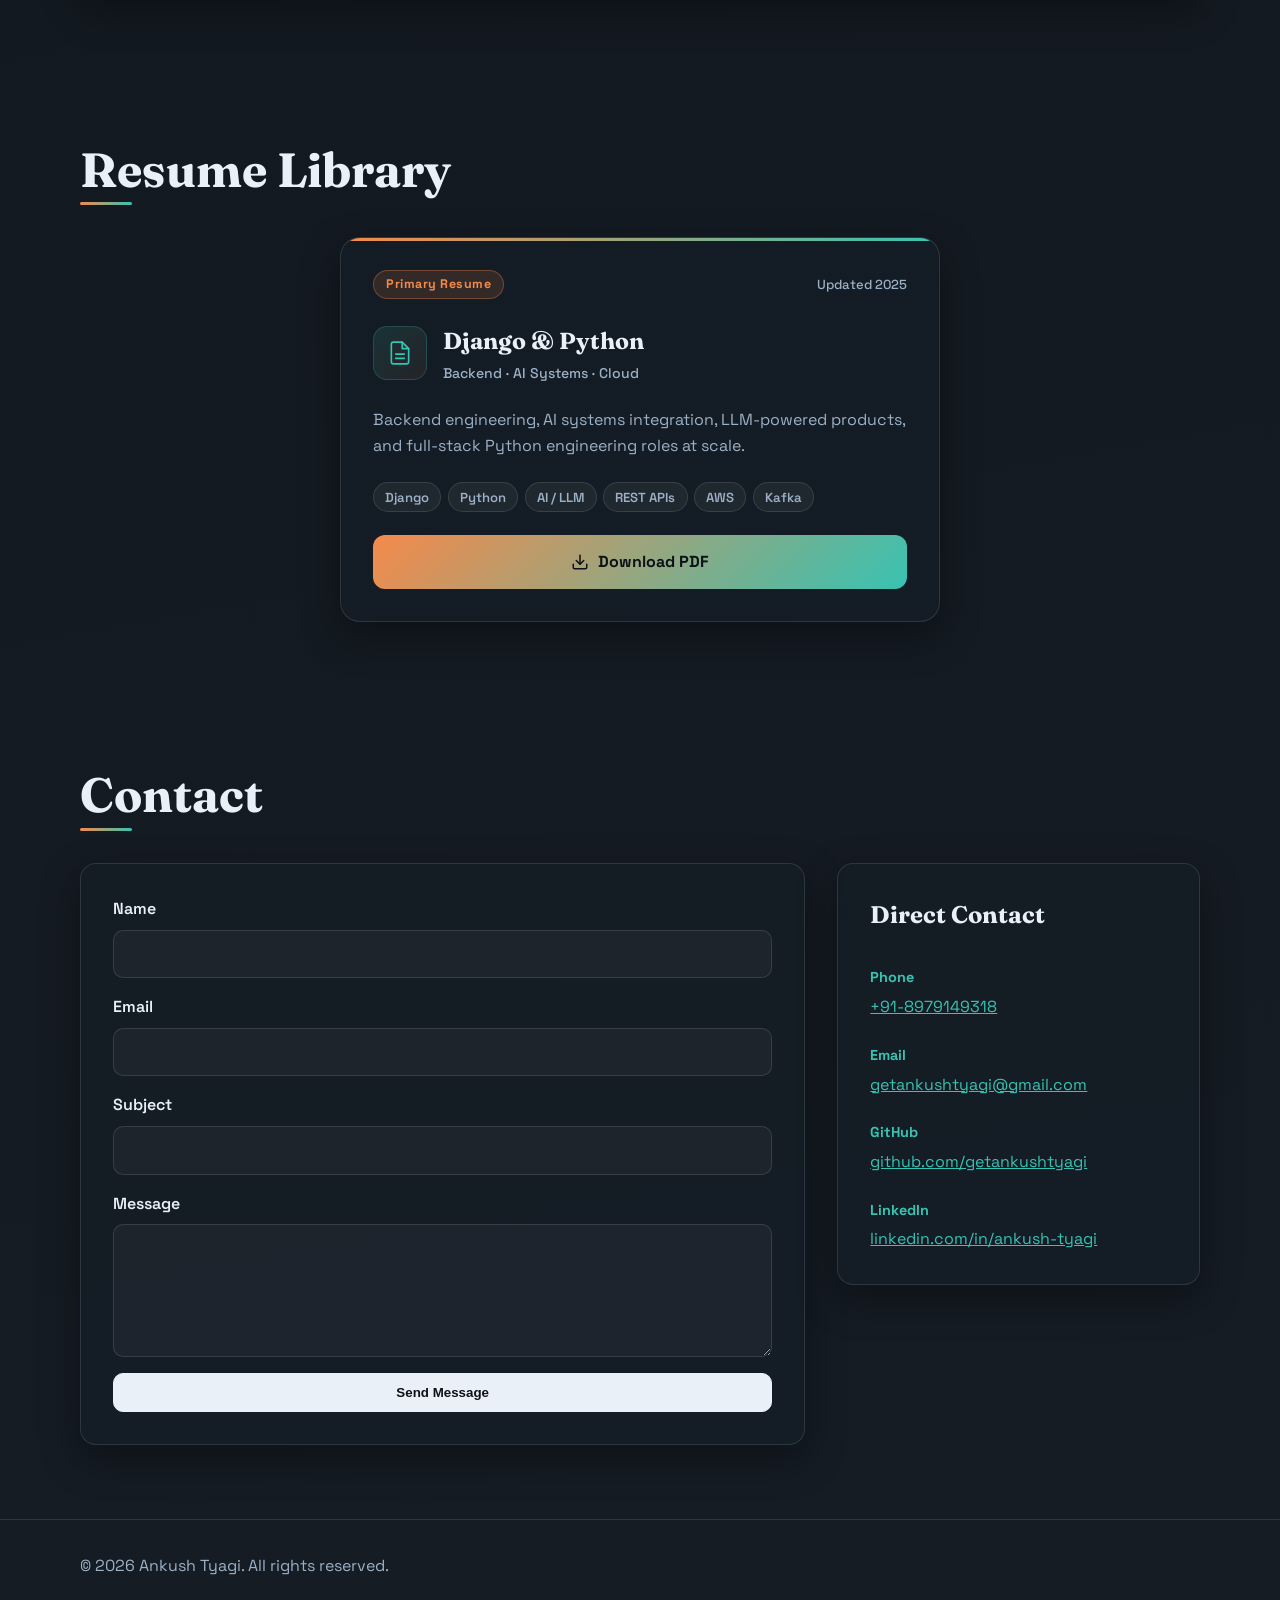
==== commit 6fb69ffb: "Add Kubernetes and Kafka tool cards with enhanced styles and scroll functionality" ====
--- a/index.html
+++ b/index.html
@@ -192,8 +192,54 @@
               POPULAR
             </div>
             <h3>URL Shortener</h3>
-            <p>Transform long, messy URLs into clean, shareable links instantly. Perfect for social media, messaging, and analytics tracking.</p>
+            <div class="tool-body">
+              <p>Transform long, messy URLs into clean, shareable links instantly. Perfect for social media, messaging, and analytics tracking.</p>
+            </div>
             <a href="https://url.iamankush.info" target="_blank" rel="noreferrer" class="tool-btn">Start Shortening →</a>
+          </article>
+
+          <article class="tool-card k8s-card reveal">
+            <div class="tool-badge k8s-badge">
+              <svg viewBox="0 0 24 24" fill="none" stroke="currentColor" stroke-width="2" stroke-linecap="round" stroke-linejoin="round" style="width: 16px; height: 16px;"><circle cx="12" cy="12" r="3"/><path d="M12 1v4M12 19v4M4.22 4.22l2.83 2.83M16.95 16.95l2.83 2.83M1 12h4M19 12h4M4.22 19.78l2.83-2.83M16.95 7.05l2.83-2.83"/></svg>
+              HANDS-ON
+            </div>
+            <h3>Kubernetes Basics — MongoDB on Minikube</h3>
+            <div class="tool-body">
+              <p>A beginner-to-intermediate Kubernetes guide that runs a real MongoDB + Mongo Express stack on your local machine using Minikube. Covers every core Kubernetes primitive hands-on — from writing YAML manifests to port-forwarding and live debugging — with a real-world database frontend to make every concept tangible.</p>
+              <ul class="kafka-concepts k8s-concepts">
+                <li>Pods, Deployments & ReplicaSets</li>
+                <li>ClusterIP & NodePort Services</li>
+                <li>Secrets & environment variable injection</li>
+                <li>Minikube local cluster setup</li>
+                <li>Real example: MongoDB + Mongo Express UI</li>
+              </ul>
+            </div>
+            <a href="https://github.com/getankushtyagi/kubernetes-Basics" target="_blank" rel="noreferrer" class="tool-btn k8s-btn">
+              <svg viewBox="0 0 24 24" fill="currentColor" style="width: 16px; height: 16px;"><path d="M12 0C5.37 0 0 5.37 0 12c0 5.31 3.435 9.795 8.205 11.385.6.105.825-.255.825-.57 0-.285-.015-1.23-.015-2.235-3.015.555-3.795-.735-4.035-1.41-.135-.345-.72-1.41-1.23-1.695-.42-.225-1.02-.78-.015-.795.945-.015 1.62.87 1.845 1.23 1.08 1.815 2.805 1.305 3.495.99.105-.78.42-1.305.765-1.605-2.67-.3-5.46-1.335-5.46-5.925 0-1.305.465-2.385 1.23-3.225-.12-.3-.54-1.53.12-3.18 0 0 1.005-.315 3.3 1.23.96-.27 1.98-.405 3-.405s2.04.135 3 .405c2.295-1.56 3.3-1.23 3.3-1.23.66 1.65.24 2.88.12 3.18.765.84 1.23 1.905 1.23 3.225 0 4.605-2.805 5.625-5.475 5.925.435.375.81 1.095.81 2.22 0 1.605-.015 2.895-.015 3.3 0 .315.225.69.825.57A12.02 12.02 0 0 0 24 12c0-6.63-5.37-12-12-12z"/></svg>
+              Explore on GitHub →
+            </a>
+          </article>
+
+          <article class="tool-card kafka-card reveal">
+            <div class="tool-badge kafka-badge">
+              <svg viewBox="0 0 24 24" fill="none" stroke="currentColor" stroke-width="2" stroke-linecap="round" stroke-linejoin="round" style="width: 16px; height: 16px;"><polyline points="22 12 18 12 15 21 9 3 6 12 2 12"/></svg>
+              DEEP DIVE
+            </div>
+            <h3>How Kafka Works — Zero to Production</h3>
+            <div class="tool-body">
+              <p>A hands-on open-source guide covering Apache Kafka from first principles to real-world architecture. Learn producers, consumers, topics, and partitions with live Node.js code — then level up with a full e-commerce microservices demo featuring order processing, payments, inventory management, notifications, and a live analytics dashboard, all wired through Kafka.</p>
+              <ul class="kafka-concepts">
+                <li>Event streaming & message brokering</li>
+                <li>Producers, consumers & consumer groups</li>
+                <li>Topics, partitions & offset management</li>
+                <li>Microservices with event-driven architecture</li>
+                <li>Docker-based one-command setup</li>
+              </ul>
+            </div>
+            <a href="https://github.com/getankushtyagi/how-Kafka-works" target="_blank" rel="noreferrer" class="tool-btn kafka-btn">
+              <svg viewBox="0 0 24 24" fill="currentColor" style="width: 16px; height: 16px;"><path d="M12 0C5.37 0 0 5.37 0 12c0 5.31 3.435 9.795 8.205 11.385.6.105.825-.255.825-.57 0-.285-.015-1.23-.015-2.235-3.015.555-3.795-.735-4.035-1.41-.135-.345-.72-1.41-1.23-1.695-.42-.225-1.02-.78-.015-.795.945-.015 1.62.87 1.845 1.23 1.08 1.815 2.805 1.305 3.495.99.105-.78.42-1.305.765-1.605-2.67-.3-5.46-1.335-5.46-5.925 0-1.305.465-2.385 1.23-3.225-.12-.3-.54-1.53.12-3.18 0 0 1.005-.315 3.3 1.23.96-.27 1.98-.405 3-.405s2.04.135 3 .405c2.295-1.56 3.3-1.23 3.3-1.23.66 1.65.24 2.88.12 3.18.765.84 1.23 1.905 1.23 3.225 0 4.605-2.805 5.625-5.475 5.925.435.375.81 1.095.81 2.22 0 1.605-.015 2.895-.015 3.3 0 .315.225.69.825.57A12.02 12.02 0 0 0 24 12c0-6.63-5.37-12-12-12z"/></svg>
+              Explore on GitHub →
+            </a>
           </article>
         </div>
       </div>
--- a/styles.css
+++ b/styles.css
@@ -548,6 +548,7 @@
   display: flex;
   flex-direction: column;
   gap: 1rem;
+  height: 460px;
 }
 
 .tool-card::before {
@@ -596,7 +597,49 @@
   line-height: 1.6;
   position: relative;
   z-index: 1;
-  flex-grow: 1;
+}
+
+.tool-body {
+  flex: 1;
+  min-height: 0;
+  overflow-y: auto;
+  padding-right: 0.5rem;
+  position: relative;
+  z-index: 1;
+  display: flex;
+  flex-direction: column;
+  gap: 0.75rem;
+  scrollbar-width: thin;
+  scrollbar-color: rgba(56, 194, 178, 0.35) transparent;
+}
+
+.tool-body::-webkit-scrollbar {
+  width: 4px;
+}
+
+.tool-body::-webkit-scrollbar-track {
+  background: transparent;
+}
+
+.tool-body::-webkit-scrollbar-thumb {
+  background: rgba(56, 194, 178, 0.35);
+  border-radius: 4px;
+}
+
+.k8s-card .tool-body::-webkit-scrollbar-thumb {
+  background: rgba(80, 150, 230, 0.4);
+}
+
+.k8s-card .tool-body {
+  scrollbar-color: rgba(80, 150, 230, 0.4) transparent;
+}
+
+.kafka-card .tool-body::-webkit-scrollbar-thumb {
+  background: rgba(245, 138, 75, 0.4);
+}
+
+.kafka-card .tool-body {
+  scrollbar-color: rgba(245, 138, 75, 0.4) transparent;
 }
 
 .tool-badge {
@@ -671,7 +714,162 @@
 body.theme-light .tool-card:hover {
   border-color: rgba(15, 139, 141, 0.4);
   box-shadow: 0 20px 48px rgba(15, 139, 141, 0.12);
-}\n\n.site-footer {
+}
+
+/* Kafka card */
+.kafka-card {
+  border-color: rgba(245, 138, 75, 0.3);
+}
+
+.kafka-card::before {
+  background: radial-gradient(circle, rgba(245, 138, 75, 0.12), transparent 70%);
+}
+
+.kafka-card::after {
+  background: radial-gradient(circle, rgba(138, 75, 245, 0.08), transparent 70%);
+}
+
+.kafka-card:hover {
+  box-shadow: 0 20px 48px rgba(245, 138, 75, 0.2);
+  border-color: rgba(245, 138, 75, 0.55);
+}
+
+.kafka-badge {
+  background: rgba(245, 138, 75, 0.15);
+  border-color: rgba(245, 138, 75, 0.35);
+  color: var(--accent);
+}
+
+body.theme-light .kafka-badge {
+  background: rgba(232, 106, 51, 0.1);
+  border-color: rgba(232, 106, 51, 0.28);
+  color: var(--accent);
+}
+
+.kafka-concepts {
+  list-style: none;
+  padding: 0;
+  margin: 0;
+  display: flex;
+  flex-direction: column;
+  gap: 0.45rem;
+  position: relative;
+  z-index: 1;
+}
+
+.kafka-concepts li {
+  color: var(--muted);
+  font-size: 0.9rem;
+  padding-left: 1.2rem;
+  position: relative;
+}
+
+.kafka-concepts li::before {
+  content: "▸";
+  position: absolute;
+  left: 0;
+  color: var(--accent);
+  font-size: 0.8rem;
+}
+
+.kafka-btn {
+  background: linear-gradient(135deg, var(--accent), #e87b30);
+  box-shadow: 0 6px 16px rgba(245, 138, 75, 0.35);
+}
+
+.kafka-btn:hover {
+  background: linear-gradient(135deg, #e87b30, var(--accent));
+  box-shadow: 0 10px 24px rgba(245, 138, 75, 0.45);
+}
+
+body.theme-light .kafka-card {
+  border-color: rgba(232, 106, 51, 0.28);
+}
+
+body.theme-light .kafka-card:hover {
+  border-color: rgba(232, 106, 51, 0.5);
+  box-shadow: 0 20px 48px rgba(232, 106, 51, 0.15);
+}
+
+body.theme-light .kafka-btn {
+  background: linear-gradient(135deg, var(--accent), #d4651e);
+  box-shadow: 0 6px 16px rgba(232, 106, 51, 0.3);
+}
+
+body.theme-light .kafka-btn:hover {
+  box-shadow: 0 10px 24px rgba(232, 106, 51, 0.4);
+}
+
+/* Kubernetes card */
+.k8s-card {
+  border-color: rgba(80, 150, 230, 0.3);
+}
+
+.k8s-card::before {
+  background: radial-gradient(circle, rgba(80, 150, 230, 0.12), transparent 70%);
+}
+
+.k8s-card::after {
+  background: radial-gradient(circle, rgba(56, 194, 178, 0.08), transparent 70%);
+}
+
+.k8s-card:hover {
+  box-shadow: 0 20px 48px rgba(80, 150, 230, 0.2);
+  border-color: rgba(80, 150, 230, 0.55);
+}
+
+.k8s-badge {
+  background: rgba(80, 150, 230, 0.15);
+  border-color: rgba(80, 150, 230, 0.35);
+  color: #7db8f5;
+}
+
+body.theme-light .k8s-badge {
+  background: rgba(37, 99, 190, 0.1);
+  border-color: rgba(37, 99, 190, 0.28);
+  color: #2563be;
+}
+
+.k8s-concepts li::before {
+  color: #7db8f5;
+}
+
+body.theme-light .k8s-concepts li::before {
+  color: #2563be;
+}
+
+.k8s-btn {
+  background: linear-gradient(135deg, #5096e6, #2d6fcc);
+  box-shadow: 0 6px 16px rgba(80, 150, 230, 0.35);
+  color: #fff !important;
+}
+
+.k8s-btn:hover {
+  background: linear-gradient(135deg, #2d6fcc, #5096e6);
+  box-shadow: 0 10px 24px rgba(80, 150, 230, 0.45);
+  color: #fff !important;
+}
+
+body.theme-light .k8s-card {
+  border-color: rgba(37, 99, 190, 0.25);
+}
+
+body.theme-light .k8s-card:hover {
+  border-color: rgba(37, 99, 190, 0.45);
+  box-shadow: 0 20px 48px rgba(37, 99, 190, 0.15);
+}
+
+body.theme-light .k8s-btn {
+  background: linear-gradient(135deg, #2563be, #1a4fa0);
+  box-shadow: 0 6px 16px rgba(37, 99, 190, 0.3);
+  color: #fff !important;
+}
+
+body.theme-light .k8s-btn:hover {
+  box-shadow: 0 10px 24px rgba(37, 99, 190, 0.4);
+}
+
+.site-footer {
   border-top: 1px solid var(--line);
   padding: 1.1rem 0 2.2rem;
   color: var(--muted);
@@ -1063,6 +1261,11 @@
 
   .tool-card {
     padding: 1.6rem;
+    height: auto;
+  }
+
+  .tool-body {
+    max-height: 260px;
   }
 
   .url-shortener {
@@ -1180,6 +1383,7 @@
 
   .tool-card {
     padding: 1.4rem;
+    height: auto;
   }
 
   .tool-card h3 {
